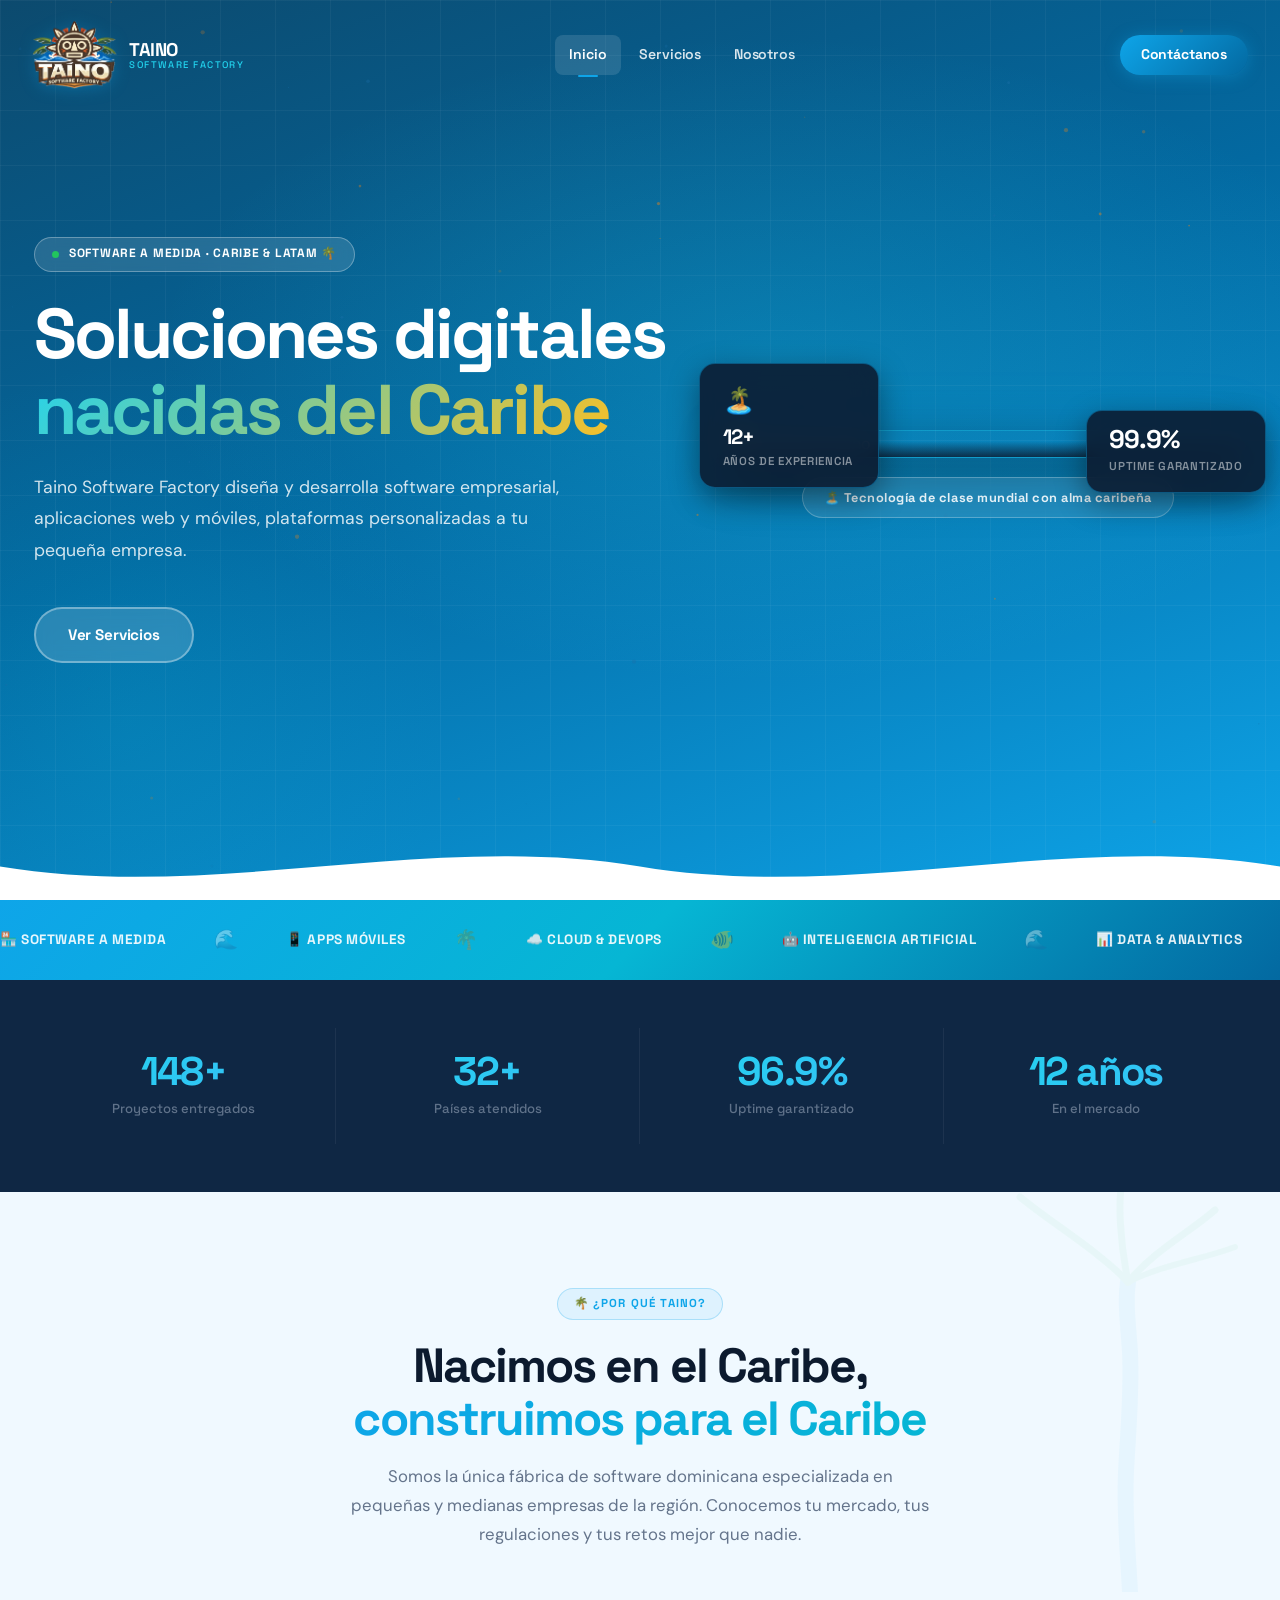
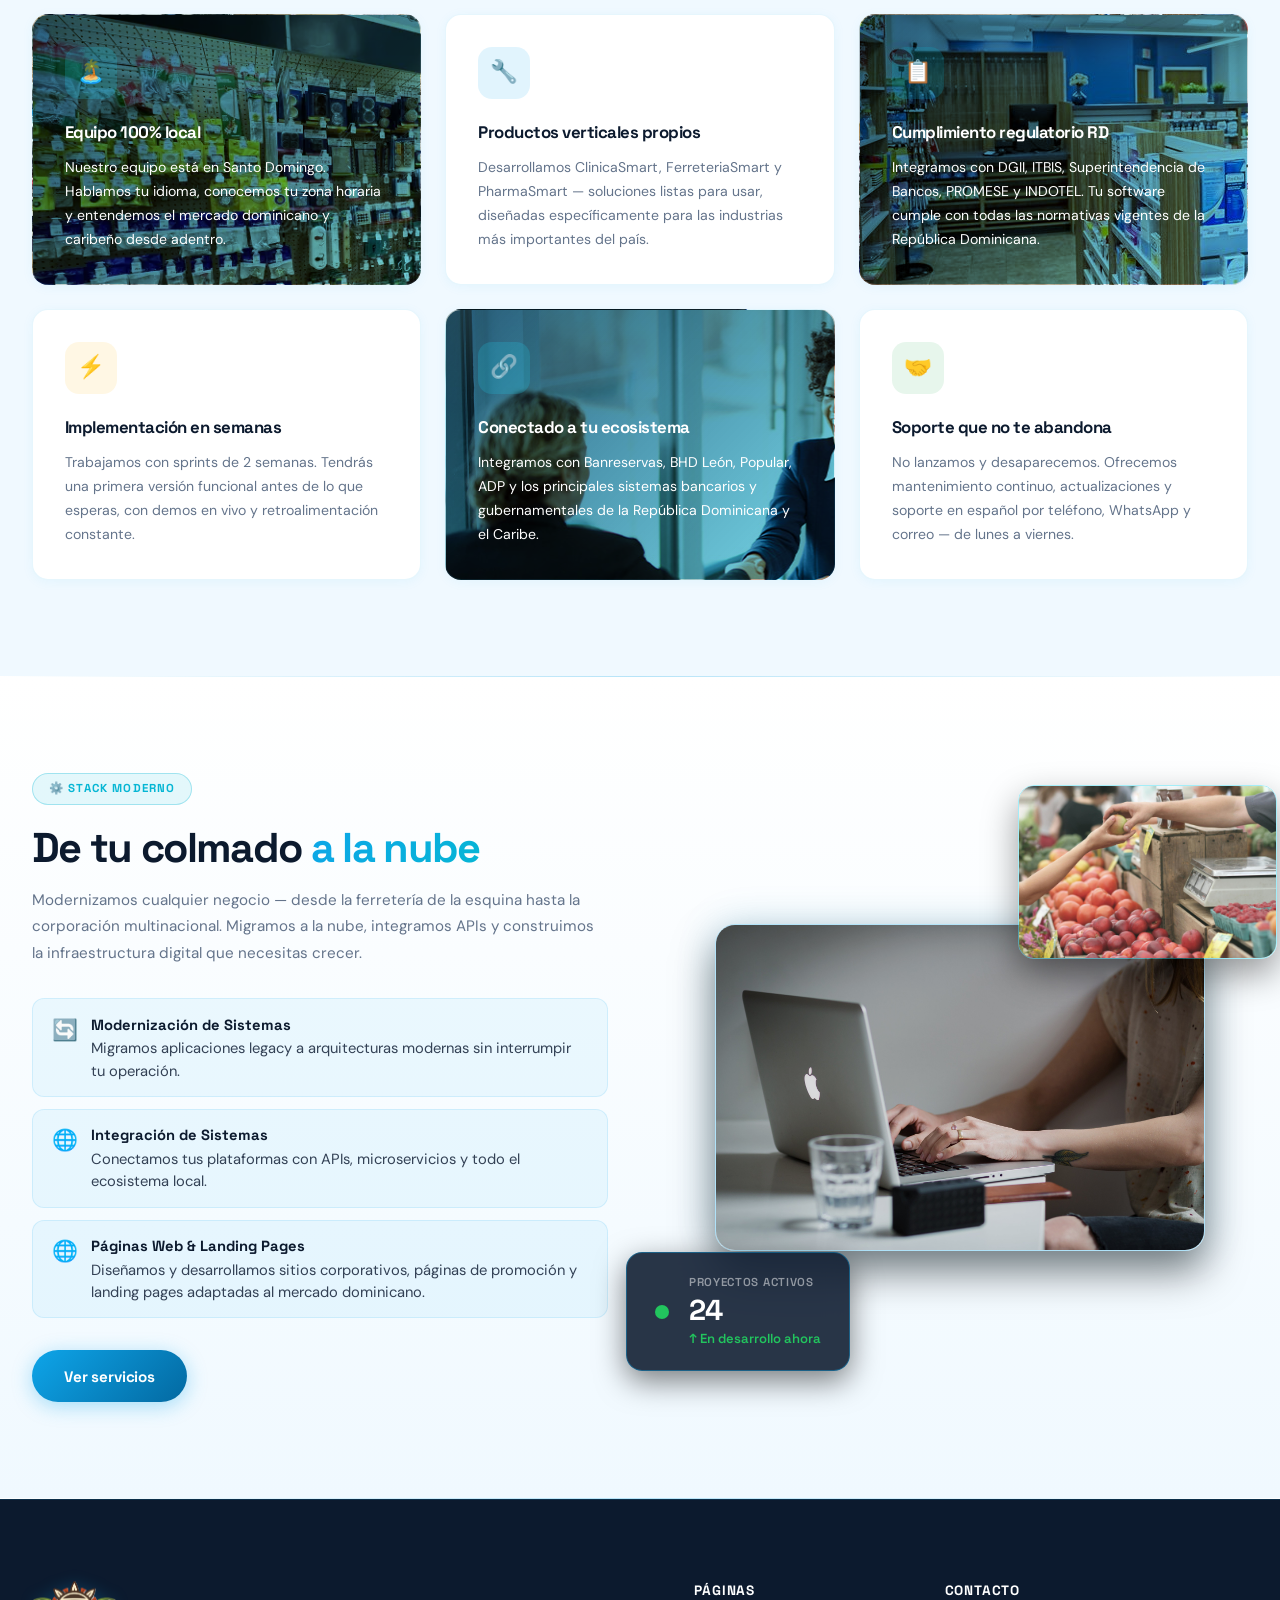
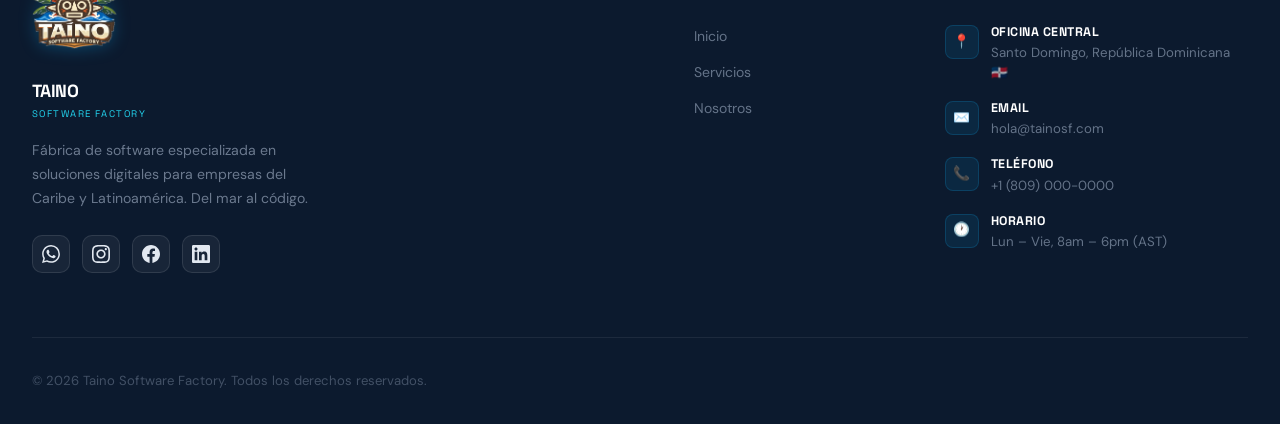
==== index.html @ a680e150 "Quitando palmeras svg" ====
<!DOCTYPE html>
<html lang="es">
<head>
  <meta charset="UTF-8"/>
  <meta name="viewport" content="width=device-width, initial-scale=1.0"/>
  <title>Taino Software Factory – Software a Medida para el Caribe & LATAM</title>
  <meta name="description" content="Taino Software Factory desarrolla soluciones de software empresarial, apps móviles y plataformas cloud para el Caribe y Latinoamérica."/>
  <link rel="icon" href="img/Logo_TainoSF.png">
  <link rel="stylesheet" href="css/styles.css"/>
 <link rel="stylesheet" href="css/index.css"/>
</head>
<body>

  <!-- NAVBAR -->
  <nav class="navbar navbar-dark-bg">
    <div class="nav-container">
      <a href="index.html" class="nav-brand">
        <img src="img/Logo_TainoSF.png" alt="" alt="Taino Software Factory" class="nav-logo"/>
        <div class="nav-brand-text">
          <span class="nav-brand-name">TAINO</span>
          <span class="nav-brand-sub">Software Factory</span>
        </div>
      </a>
      <div class="nav-links">
        <a href="index.html" class="active">Inicio</a>
        <a href="features.html">Servicios</a>
        <a href="about.html">Nosotros</a>
      </div>
      <div class="nav-cta">
        <a href="contacto.html" class="btn btn-nav-primary">Contáctanos</a>
      </div>
      <button class="nav-toggle" aria-label="Menú"><span></span><span></span><span></span></button>
    </div>
  </nav>

  <!-- ===================== HERO ===================== -->
  <section class="hero">
    <!-- Palm Tree Left -->
    

    <!-- Palm Tree Right -->


    <canvas id="particleCanvas"></canvas>
    <div class="hero-grid"></div>

    <!-- Wave bottom -->
    <div class="hero-wave">
      <svg viewBox="0 0 1440 80" xmlns="http://www.w3.org/2000/svg" preserveAspectRatio="none">
        <path d="M0,40 C240,80 480,0 720,40 C960,80 1200,0 1440,40 L1440,80 L0,80 Z" fill="#ffffff"/>
      </svg>
    </div>

    <div class="container">
      <div class="hero-inner">

        <!-- LEFT: copy -->
        <div class="hero-content">
          <div class="hero-badge reveal">
            <span class="dot"></span> Software a Medida · Caribe & LATAM 🌴
          </div>
          <h1 class="hero-title reveal delay-1">
            Soluciones digitales<br/>
            <span class="gradient-text">nacidas del Caribe</span>
          </h1>
          <p class="hero-desc reveal delay-2">
            Taino Software Factory diseña y desarrolla software empresarial, aplicaciones web y móviles, plataformas personalizadas a tu pequeña empresa. 
          </p>
          <div class="hero-actions reveal delay-3">
            <a href="features.html" class="btn btn-ghost-light">Ver Servicios</a>
          </div>
        </div>

        <!-- RIGHT: image + floating stats + tagline pill -->
        <div class="hero-visual reveal-left delay-3">
          <div class="hero-img-wrap">
            <img src="https://images.unsplash.com/photo-1551288049-bebda4e38f71?auto=format&fit=crop&q=80&w=800" alt="Dashboard Taino"/>
            <div class="hero-img-overlay"></div>
          </div>
          <div class="hero-float-stat float-1 reveal delay-5">
            <div class="stat-val" data-target="99.9" data-suffix="%" data-decimals="1">0</div>
            <div class="stat-lbl">Uptime Garantizado</div>
          </div>
          <div class="hero-float-stat float-2 reveal delay-6">
            <div style="font-size:1.6rem; margin-bottom:4px;">🏝️</div>
            <div class="stat-val" data-target="12" data-suffix="+" style="font-size:1.3rem;">0</div>
            <div class="stat-lbl">Años de experiencia</div>
          </div>
          <!-- ✅ Tagline pill below the image -->
          <div class="hero-visual-tagline reveal delay-6">
            <span>🏝️ Tecnología de clase mundial con alma caribeña</span>
          </div>
        </div>

      </div>
    </div>
  </section>

  <!-- ===================== COLMADO STRIP 🏪 ===================== -->
  <div class="colmado-strip">
    <div class="colmado-strip-inner">
      <span class="colmado-item">🏪 Software a Medida</span>
      <span class="colmado-divider">🌊</span>
      <span class="colmado-item">📱 Apps Móviles</span>
      <span class="colmado-divider">🌴</span>
      <span class="colmado-item">☁️ Cloud & DevOps</span>
      <span class="colmado-divider">🐠</span>
      <span class="colmado-item">🤖 Inteligencia Artificial</span>
      <span class="colmado-divider">🌊</span>
      <span class="colmado-item">📊 Data & Analytics</span>
      <span class="colmado-divider">🌴</span>
      <!-- Duplicate for seamless loop -->
      <span class="colmado-item">🏪 Software a Medida</span>
      <span class="colmado-divider">🌊</span>
      <span class="colmado-item">📱 Apps Móviles</span>
      <span class="colmado-divider">🌴</span>
      <span class="colmado-item">☁️ Cloud & DevOps</span>
      <span class="colmado-divider">🐠</span>
      <span class="colmado-item">🤖 Inteligencia Artificial</span>
      <span class="colmado-divider">🌊</span>
      <span class="colmado-item">📊 Data & Analytics</span>
      <span class="colmado-divider">🌴</span>
    </div>
  </div>

  <!-- ===================== STATS BAR ===================== -->
  <div class="stats-bar">
    <div class="container">
      <div class="stats-grid">
        <div class="stat-item reveal">
          <div class="stat-num" data-target="153" data-suffix="+">0</div>
          <div class="stat-label">Proyectos entregados</div>
        </div>
        <div class="stat-item reveal delay-1">
          <div class="stat-num" data-target="33" data-suffix="+">0</div>
          <div class="stat-label">Países atendidos</div>
        </div>
        <div class="stat-item reveal delay-2">
          <div class="stat-num" data-target="99.9" data-suffix="%" data-decimals="1">0</div>
          <div class="stat-label">Uptime garantizado</div>
        </div>
        <div class="stat-item reveal delay-3">
          <div class="stat-num" data-target="12" data-suffix=" años">0</div>
          <div class="stat-label">En el mercado</div>
        </div>
      </div>
    </div>
  </div>

  <!-- ===================== OVERVIEW ===================== -->
  <section class="section" style="background: var(--bg-sky); position:relative; overflow:hidden;">
    <svg style="position:absolute;top:0;right:0;opacity:0.04;pointer-events:none;z-index:0;" width="300" height="400" viewBox="0 0 300 400">
      <path d="M150 400 C148 360 144 320 146 280 C148 240 152 200 150 160 C148 130 145 110 148 90" stroke="#0ea5e9" stroke-width="16" stroke-linecap="round" fill="none"/>
      <path d="M148 90 C120 60 70 30 40 5" stroke="#22c55e" stroke-width="7" stroke-linecap="round" fill="none"/>
      <path d="M148 90 C140 50 138 10 142 -10" stroke="#22c55e" stroke-width="7" stroke-linecap="round" fill="none"/>
      <path d="M148 90 C175 58 210 40 235 18" stroke="#22c55e" stroke-width="7" stroke-linecap="round" fill="none"/>
      <path d="M148 90 C185 72 220 68 255 55" stroke="#22c55e" stroke-width="6" stroke-linecap="round" fill="none"/>
    </svg>
    <div class="container" style="position:relative;z-index:1;">
      <div class="text-center" style="margin-bottom:4rem;">
        <div class="section-tag reveal">🌴 ¿Por qué Taino?</div>
        <h2 class="section-title reveal delay-1">Nacimos en el Caribe,<br/><span class="highlight">construimos para el Caribe</span></h2>
        <p class="section-subtitle reveal delay-2">Somos la única fábrica de software dominicana especializada en pequeñas y medianas empresas de la región. Conocemos tu mercado, tus regulaciones y tus retos mejor que nadie.</p>
      </div>
      <div class="grid-3">

        <!-- 1 -->
        <div class="overview-card reveal has-bg bg-image" style="background-image: url('img/image (3).png');">
          <div class="bg-overlay-ocean"></div>
          <div class="content-over-img">
            <div class="overview-icon" style="background:rgba(34,211,238,0.2); color:var(--aqua);">🏝️</div>
            <h3>Equipo 100% local</h3>
            <p>Nuestro equipo está en Santo Domingo. Hablamos tu idioma, conocemos tu zona horaria y entendemos el mercado dominicano y caribeño desde adentro.</p>
          </div>
        </div>

        <!-- 2 -->
        <div class="overview-card reveal delay-2">
          <div class="overview-icon" style="background:rgba(14,165,233,0.12); color:var(--sky);">🔧</div>
          <h3>Productos verticales propios</h3>
          <p>Desarrollamos ClinicaSmart, FerreteriaSmart y PharmaSmart — soluciones listas para usar, diseñadas específicamente para las industrias más importantes del país.</p>
        </div>

        <!-- 3 -->
        <div class="overview-card reveal delay-4 has-bg bg-image" style="background-image: url('img/image (4).png');">
          <div class="bg-overlay-ocean"></div>
          <div class="content-over-img">
            <div class="overview-icon" style="background:rgba(6,182,212,0.2); color:var(--turquoise);">📋</div>
            <h3>Cumplimiento regulatorio RD</h3>
            <p>Integramos con DGII, ITBIS, Superintendencia de Bancos, PROMESE y INDOTEL. Tu software cumple con todas las normativas vigentes de la República Dominicana.</p>
          </div>
        </div>

        <!-- 4 -->
        <div class="overview-card reveal">
          <div class="overview-icon" style="background:rgba(251,191,36,0.12); color:var(--sun-warm);">⚡</div>
          <h3>Implementación en semanas</h3>
          <p>Trabajamos con sprints de 2 semanas. Tendrás una primera versión funcional antes de lo que esperas, con demos en vivo y retroalimentación constante.</p>
        </div>

        <!-- 5 -->
        <div class="overview-card reveal delay-2 has-bg bg-image" style="background-image: url('img/image (1).png');">
          <div class="bg-overlay-ocean"></div>
          <div class="content-over-img">
            <div class="overview-icon" style="background:rgba(34,211,238,0.2); color:var(--aqua);">🔗</div>
            <h3>Conectado a tu ecosistema</h3>
            <p>Integramos con Banreservas, BHD León, Popular, ADP y los principales sistemas bancarios y gubernamentales de la República Dominicana y el Caribe.</p>
          </div>
        </div>

        <!-- 6 -->
        <div class="overview-card reveal delay-4">
          <div class="overview-icon" style="background:rgba(22,163,74,0.1); color:var(--palm);">🤝</div>
          <h3>Soporte que no te abandona</h3>
          <p>No lanzamos y desaparecemos. Ofrecemos mantenimiento continuo, actualizaciones y soporte en español por teléfono, WhatsApp y correo — de lunes a viernes.</p>
        </div>

      </div>
    </div>
  </section>

  <div class="gradient-line"></div>

  <!-- ===================== TECH SECTION ===================== -->
  <section class="section" style="background: linear-gradient(180deg, #ffffff 0%, var(--bg-sky) 100%); position:relative; overflow:hidden;">
    <div class="container" style="position:relative;z-index:1;">
      <div class="grid-2 align-center" style="gap:4rem;">
        <div class="industry-content">
          <div class="section-tag reveal" style="background:rgba(6,182,212,0.1);border-color:rgba(6,182,212,0.3);color:var(--turquoise);">⚙️ Stack Moderno</div>
          <h2 class="section-title reveal delay-1" style="font-size:clamp(1.8rem,3.5vw,2.6rem);">De tu colmado <span class="highlight">a la nube</span></h2>
          <p class="section-subtitle reveal delay-2" style="margin-bottom:2rem; font-size:0.95rem;">Modernizamos cualquier negocio — desde la ferretería de la esquina hasta la corporación multinacional. Migramos a la nube, integramos APIs y construimos la infraestructura digital que necesitas crecer.</p>
          <ul class="industry-features reveal delay-3" style="color:var(--text-body);">
            <li style="background:rgba(14,165,233,0.06); border-color:rgba(14,165,233,0.12); color:var(--text-body);"><span class="icon">🔄</span><div><strong style="color:var(--text-dark);">Modernización de Sistemas</strong>Migramos aplicaciones legacy a arquitecturas modernas sin interrumpir tu operación.</div></li>
            <li style="background:rgba(14,165,233,0.06); border-color:rgba(14,165,233,0.12); color:var(--text-body);"><span class="icon">🌐</span><div><strong style="color:var(--text-dark);">Integración de Sistemas</strong>Conectamos tus plataformas con APIs, microservicios y todo el ecosistema local.</div></li>
<li style="background:rgba(14,165,233,0.06); border-color:rgba(14,165,233,0.12); color:var(--text-body);"><span class="icon">🌐</span><div><strong style="color:var(--text-dark);">Páginas Web & Landing Pages</strong>Diseñamos y desarrollamos sitios corporativos, páginas de promoción y landing pages adaptadas al mercado dominicano.</div></li>          </ul>
          <a href="features.html" class="btn btn-primary reveal delay-4" style="margin-top:2rem;">Ver servicios</a>
        </div>
        <div class="industry-visual reveal delay-2">
          <div class="industry-img-main">
            <img src="img/stocksnap-laptop.jpg" alt="Tecnología"/>
          </div>
          <div class="industry-img-float float-top">
            <img src="img/colmado.jpg" alt="Cloud"/>
          </div>
          <div class="industry-data-card float-bottom">
            <div class="data-pulse"></div>
            <div>
              <div class="data-title">Proyectos Activos</div>
              <div class="data-value">24</div>
              <div class="data-trend up">↑ En desarrollo ahora</div>
            </div>
          </div>
        </div>
      </div>
    </div>
  </section>

  <div class="gradient-line"></div>

  <!-- FOOTER -->
  <footer>
    <div class="container">
      <div class="footer-grid">
        <div class="footer-brand">
          <img src="img/Logo_TainoSF.png" alt="Taino Software Factory" class="nav-logo"/><br>
          <div class="footer-brand-name">TAINO</div>
          <div class="footer-brand-sub">Software Factory</div>
          <p>Fábrica de software especializada en soluciones digitales para empresas del Caribe y Latinoamérica. Del mar al código.</p>
          <div class="footer-socials">
            <a href="https://wa.me/18090000000" target="_blank" class="footer-social-btn wa" aria-label="WhatsApp">
              <svg viewBox="0 0 24 24" xmlns="http://www.w3.org/2000/svg"><path d="M17.472 14.382c-.297-.149-1.758-.867-2.03-.967-.273-.099-.471-.148-.67.15-.197.297-.767.966-.94 1.164-.173.199-.347.223-.644.075-.297-.15-1.255-.463-2.39-1.475-.883-.788-1.48-1.761-1.653-2.059-.173-.297-.018-.458.13-.606.134-.133.298-.347.446-.52.149-.174.198-.298.298-.497.099-.198.05-.371-.025-.52-.075-.149-.669-1.612-.916-2.207-.242-.579-.487-.5-.669-.51-.173-.008-.371-.01-.57-.01-.198 0-.52.074-.792.372-.272.297-1.04 1.016-1.04 2.479 0 1.462 1.065 2.875 1.213 3.074.149.198 2.096 3.2 5.077 4.487.709.306 1.262.489 1.694.625.712.227 1.36.195 1.871.118.571-.085 1.758-.719 2.006-1.413.248-.694.248-1.289.173-1.413-.074-.124-.272-.198-.57-.347m-5.421 7.403h-.004a9.87 9.87 0 01-5.031-1.378l-.361-.214-3.741.982.998-3.648-.235-.374a9.86 9.86 0 01-1.51-5.26c.001-5.45 4.436-9.884 9.888-9.884 2.64 0 5.122 1.03 6.988 2.898a9.825 9.825 0 012.893 6.994c-.003 5.45-4.437 9.884-9.885 9.884m8.413-18.297A11.815 11.815 0 0012.05 0C5.495 0 .16 5.335.157 11.892c0 2.096.547 4.142 1.588 5.945L.057 24l6.305-1.654a11.882 11.882 0 005.683 1.448h.005c6.554 0 11.89-5.335 11.893-11.893a11.821 11.821 0 00-3.48-8.413z"/></svg>
            </a>
            <a href="https://instagram.com/tainosf" target="_blank" class="footer-social-btn ig" aria-label="Instagram">
              <svg viewBox="0 0 24 24" xmlns="http://www.w3.org/2000/svg"><path d="M12 2.163c3.204 0 3.584.012 4.85.07 3.252.148 4.771 1.691 4.919 4.919.058 1.265.069 1.645.069 4.849 0 3.205-.012 3.584-.069 4.849-.149 3.225-1.664 4.771-4.919 4.919-1.266.058-1.644.07-4.85.07-3.204 0-3.584-.012-4.849-.07-3.26-.149-4.771-1.699-4.919-4.92-.058-1.265-.07-1.644-.07-4.849 0-3.204.013-3.583.07-4.849.149-3.227 1.664-4.771 4.919-4.919 1.266-.057 1.645-.069 4.849-.069zm0-2.163c-3.259 0-3.667.014-4.947.072-4.358.2-6.78 2.618-6.98 6.98-.059 1.281-.073 1.689-.073 4.948 0 3.259.014 3.668.072 4.948.2 4.358 2.618 6.78 6.98 6.98 1.281.058 1.689.072 4.948.072 3.259 0 3.668-.014 4.948-.072 4.354-.2 6.782-2.618 6.979-6.98.059-1.28.073-1.689.073-4.948 0-3.259-.014-3.667-.072-4.947-.196-4.354-2.617-6.78-6.979-6.98-1.281-.059-1.69-.073-4.949-.073zm0 5.838c-3.403 0-6.162 2.759-6.162 6.162s2.759 6.163 6.162 6.163 6.162-2.759 6.162-6.163c0-3.403-2.759-6.162-6.162-6.162zm0 10.162c-2.209 0-4-1.79-4-4 0-2.209 1.791-4 4-4s4 1.791 4 4c0 2.21-1.791 4-4 4zm6.406-11.845c-.796 0-1.441.645-1.441 1.44s.645 1.44 1.441 1.44c.795 0 1.439-.645 1.439-1.44s-.644-1.44-1.439-1.44z"/></svg>
            </a>
            <a href="https://facebook.com/tainosf" target="_blank" class="footer-social-btn fb" aria-label="Facebook">
              <svg viewBox="0 0 24 24" xmlns="http://www.w3.org/2000/svg"><path d="M24 12.073c0-6.627-5.373-12-12-12s-12 5.373-12 12c0 5.99 4.388 10.954 10.125 11.854v-8.385H7.078v-3.47h3.047V9.43c0-3.007 1.792-4.669 4.533-4.669 1.312 0 2.686.235 2.686.235v2.953H15.83c-1.491 0-1.956.925-1.956 1.874v2.25h3.328l-.532 3.47h-2.796v8.385C19.612 23.027 24 18.062 24 12.073z"/></svg>
            </a>
            <a href="https://linkedin.com/company/tainosf" target="_blank" class="footer-social-btn li" aria-label="LinkedIn">
              <svg viewBox="0 0 24 24" xmlns="http://www.w3.org/2000/svg"><path d="M20.447 20.452h-3.554v-5.569c0-1.328-.027-3.037-1.852-3.037-1.853 0-2.136 1.445-2.136 2.939v5.667H9.351V9h3.414v1.561h.046c.477-.9 1.637-1.85 3.37-1.85 3.601 0 4.267 2.37 4.267 5.455v6.286zM5.337 7.433c-1.144 0-2.063-.926-2.063-2.065 0-1.138.92-2.063 2.063-2.063 1.14 0 2.064.925 2.064 2.063 0 1.139-.925 2.065-2.064 2.065zm1.782 13.019H3.555V9h3.564v11.452zM22.225 0H1.771C.792 0 0 .774 0 1.729v20.542C0 23.227.792 24 1.771 24h20.451C23.2 24 24 23.227 24 22.271V1.729C24 .774 23.2 0 22.222 0h.003z"/></svg>
            </a>
          </div>
        </div>
        <div class="footer-col"></div>
        <div class="footer-col">
          <h4>Páginas</h4>
          <ul>
            <li><a href="index.html">Inicio</a></li>
            <li><a href="features.html">Servicios</a></li>
            <li><a href="about.html">Nosotros</a></li>
          </ul>
        </div>
        <div class="footer-col">
          <h4>Contacto</h4>
          <div class="footer-contact-item">
            <div class="footer-contact-icon">📍</div>
            <p><strong>Oficina Central</strong>Santo Domingo, República Dominicana 🇩🇴</p>
          </div>
          <div class="footer-contact-item">
            <div class="footer-contact-icon">✉️</div>
            <p><strong>Email</strong>hola@tainosf.com</p>
          </div>
          <div class="footer-contact-item">
            <div class="footer-contact-icon">📞</div>
            <p><strong>Teléfono</strong>+1 (809) 000-0000</p>
          </div>
          <div class="footer-contact-item">
            <div class="footer-contact-icon">🕐</div>
            <p><strong>Horario</strong>Lun – Vie, 8am – 6pm (AST)</p>
          </div>
        </div>
      </div>
      <div class="footer-bottom">
        <p>© 2026 Taino Software Factory. Todos los derechos reservados.</p>
      </div>
    </div>
  </footer>

  <script src="js/main.js"></script>
</body>
</html>
---- css/styles.css ----
/* =============================================
   TAINO SOFTWARE FACTORY – Caribbean Vibes
   Space Grotesk + Blues + Palms + Colmados 🌴
   ============================================= */

@import url('https://fonts.googleapis.com/css2?family=Space+Grotesk:wght@300;400;500;600;700;800;900&family=DM+Sans:ital,wght@0,300;0,400;0,500;0,600;0,700;1,400&display=swap');

:root {
  /* Caribbean Blue Palette */
  --sky:         #0ea5e9;
  --sky-light:   #38bdf8;
  --sky-pale:    #e0f2fe;
  --ocean:       #0369a1;
  --ocean-deep:  #0c4a6e;
  --turquoise:   #06b6d4;
  --teal:        #0891b2;
  --aqua:        #22d3ee;

  /* Island Accents */
  --sun:         #fbbf24;
  --sun-warm:    #f59e0b;
  --palm:        #16a34a;
  --palm-light:  #22c55e;
  --coral:       #f97316;
  --sand:        #fef3c7;
  --sand-light:  #fffbeb;

  /* Surfaces */
  --bg-white:    #ffffff;
  --bg-sky:      #f0f9ff;
  --bg-deep:     #0c1a2e;
  --bg-navy:     #0f2744;
  --bg-card:     #ffffff;
  --bg-card-dark:#112240;

  /* Text */
  --text-dark:   #0c1a2e;
  --text-mid:    #1e40af;
  --text-body:   #334155;
  --text-muted:  #64748b;
  --text-light:  #94a3b8;

  /* Borders */
  --border:      rgba(14,165,233,0.2);
  --border-soft: rgba(14,165,233,0.1);

  /* Effects */
  --glow-sky:    0 0 40px rgba(14,165,233,0.35);
  --glow-ocean:  0 0 40px rgba(3,105,161,0.3);
  --glow-sun:    0 0 30px rgba(251,191,36,0.4);

  --radius-sm:  8px;
  --radius-md:  16px;
  --radius-lg:  24px;
  --radius-xl:  40px;
  --transition: 0.3s cubic-bezier(0.4, 0, 0.2, 1);

  --font-head:  'Space Grotesk', sans-serif;
  --font-body:  'DM Sans', sans-serif;
}

/* ---- Reset ---- */
*, *::before, *::after { box-sizing: border-box; margin: 0; padding: 0; }
html { scroll-behavior: smooth; }
body {
  font-family: var(--font-body);
  background-color: var(--bg-white);
  color: var(--text-dark);
  line-height: 1.65;
  overflow-x: hidden;
}
img { max-width: 100%; display: block; }
a { text-decoration: none; color: inherit; }
ul { list-style: none; }

/* ---- Scrollbar ---- */
::-webkit-scrollbar { width: 6px; }
::-webkit-scrollbar-track { background: var(--bg-sky); }
::-webkit-scrollbar-thumb { background: var(--sky); border-radius: 3px; }
::-webkit-scrollbar-thumb:hover { background: var(--ocean); }

/* =============================================
   CARIBBEAN WAVE DECORATIONS (pure CSS/SVG)
   ============================================= */
.wave-top {
  position: absolute; top: 0; left: 0; right: 0;
  height: 6px;
  background: linear-gradient(90deg, var(--turquoise), var(--sky), var(--aqua), var(--sky), var(--turquoise));
  background-size: 200% 100%;
  animation: waveShimmer 3s ease infinite;
}
@keyframes waveShimmer { 0%,100% { background-position: 0% 50%; } 50% { background-position: 100% 50%; } }

.palm-decoration {
  position: absolute;
  pointer-events: none;
  z-index: 0;
  opacity: 0.07;
}

/* =============================================
   NAVBAR
   ============================================= */
.navbar {
  position: fixed; top: 0; left: 0; right: 0;
  z-index: 1000; padding: 1.25rem 0;
  transition: var(--transition);
}
.navbar.scrolled {
  padding: 0.65rem 0;
  background: rgba(255,255,255,0.95);
  backdrop-filter: blur(20px);
  -webkit-backdrop-filter: blur(20px);
  border-bottom: 1px solid var(--border-soft);
  box-shadow: 0 2px 24px rgba(14,165,233,0.1);
}
.nav-container {
  max-width: 1280px; margin: 0 auto; padding: 0 2rem;
  display: flex; align-items: center; justify-content: space-between;
}
.nav-brand { display: flex; align-items: center; gap: 0.75rem; }
.nav-logo { height: 70px; width: auto; transition: var(--transition); filter: drop-shadow(0 2px 8px rgba(14,165,233,0.3)); }
.nav-logo:hover { transform: scale(1.04); }
.nav-brand-text { display: flex; flex-direction: column; line-height: 1.1; }
.nav-brand-name {
  font-family: var(--font-head); font-weight: 800; font-size: 1.15rem;
  letter-spacing: -0.03em; color: var(--ocean-deep);
}
.nav-brand-sub {
  font-family: var(--font-head); font-weight: 500; font-size: 0.6rem;
  letter-spacing: 0.15em; text-transform: uppercase; color: var(--sky);
}

/* Dark-bg modifier */
.navbar.navbar-dark-bg:not(.scrolled) .nav-brand-name { color: #fff; }
.navbar.navbar-dark-bg:not(.scrolled) .nav-brand-sub { color: var(--aqua); }
.navbar.navbar-dark-bg:not(.scrolled) .nav-links a { color: rgba(255,255,255,0.85); }
.navbar.navbar-dark-bg:not(.scrolled) .nav-links a:hover,
.navbar.navbar-dark-bg:not(.scrolled) .nav-links a.active { color: #fff; background: rgba(255,255,255,0.12); }
.navbar.navbar-dark-bg:not(.scrolled) .nav-toggle span { background: #fff; }

.nav-links { display: flex; align-items: center; gap: 0.25rem; }
.nav-links a {
  font-family: var(--font-head); font-size: 0.88rem; font-weight: 600;
  color: var(--text-body); padding: 0.5rem 0.9rem;
  border-radius: var(--radius-sm); transition: var(--transition);
  letter-spacing: -0.01em; position: relative;
}
.nav-links a:hover, .nav-links a.active { color: var(--sky); background: rgba(14,165,233,0.08); }
.nav-links a.active::after {
  content: ''; position: absolute; bottom: -2px; left: 50%;
  transform: translateX(-50%); width: 20px; height: 2px;
  background: var(--sky); border-radius: 2px;
}

.nav-cta { display: flex; align-items: center; gap: 0.75rem; }
.btn-nav-demo {
  font-family: var(--font-head) !important; font-size: 0.875rem !important;
  font-weight: 600 !important; color: var(--sky) !important;
  border: 1.5px solid rgba(14,165,233,0.4) !important; background: transparent !important;
  padding: 0.5rem 1.2rem !important; border-radius: 50px !important;
  transition: var(--transition) !important; letter-spacing: -0.01em !important;
}
.btn-nav-demo:hover { background: rgba(14,165,233,0.08) !important; border-color: var(--sky) !important; }
.navbar.navbar-dark-bg:not(.scrolled) .btn-nav-demo { color: var(--aqua) !important; border-color: rgba(34,211,238,0.5) !important; }
.btn-nav-primary {
  font-family: var(--font-head) !important; font-size: 0.875rem !important;
  font-weight: 700 !important; color: #fff !important;
  background: linear-gradient(135deg, var(--sky), var(--ocean)) !important;
  padding: 0.5rem 1.3rem !important; border-radius: 50px !important;
  transition: var(--transition) !important; box-shadow: 0 2px 16px rgba(14,165,233,0.35) !important;
  letter-spacing: -0.01em !important;
}
.btn-nav-primary:hover { transform: translateY(-1px); box-shadow: 0 4px 28px rgba(14,165,233,0.5) !important; }

.nav-toggle { display: none; flex-direction: column; gap: 5px; cursor: pointer; padding: 6px; background: none; border: none; }
.nav-toggle span { display: block; width: 24px; height: 2px; background: var(--text-dark); border-radius: 2px; transition: var(--transition); }
.nav-toggle.open span:nth-child(1) { transform: translateY(7px) rotate(45deg); }
.nav-toggle.open span:nth-child(2) { opacity: 0; }
.nav-toggle.open span:nth-child(3) { transform: translateY(-7px) rotate(-45deg); }

/* =============================================
   SHARED SECTION STYLES
   ============================================= */
.section { padding: 6rem 0; }
.container { max-width: 1280px; margin: 0 auto; padding: 0 2rem; }

.section-tag {
  display: inline-flex; align-items: center; gap: 0.5rem;
  font-family: var(--font-head); font-size: 0.72rem; font-weight: 700;
  letter-spacing: 0.1em; text-transform: uppercase;
  color: var(--sky); background: rgba(14,165,233,0.08);
  border: 1px solid rgba(14,165,233,0.25); border-radius: 50px;
  padding: 0.35rem 1rem; margin-bottom: 1.25rem;
}
.section-title {
  font-family: var(--font-head); font-size: clamp(2rem, 4vw, 3rem);
  font-weight: 800; line-height: 1.1; letter-spacing: -0.04em;
  color: var(--text-dark); margin-bottom: 1rem;
}
.section-title .highlight {
  background: linear-gradient(135deg, var(--sky), var(--turquoise));
  -webkit-background-clip: text; -webkit-text-fill-color: transparent; background-clip: text;
}
.section-title .highlight-sun {
  background: linear-gradient(135deg, var(--sun), var(--coral));
  -webkit-background-clip: text; -webkit-text-fill-color: transparent; background-clip: text;
}
.section-subtitle { font-size: 1.05rem; color: var(--text-muted); max-width: 580px; line-height: 1.75; }
.text-center { text-align: center; }
.text-center .section-subtitle { margin: 0 auto; }

/* on dark bg */
.on-dark .section-tag { background: rgba(34,211,238,0.12); border-color: rgba(34,211,238,0.3); color: var(--aqua); }
.on-dark .section-title { color: #fff; }
.on-dark .section-title .highlight { background: linear-gradient(135deg, var(--aqua), var(--sky-light)); -webkit-background-clip: text; -webkit-text-fill-color: transparent; background-clip: text; }
.on-dark .section-subtitle { color: rgba(255,255,255,0.6); }

/* =============================================
   BUTTONS
   ============================================= */
.btn {
  display: inline-flex; align-items: center; gap: 0.5rem;
  font-family: var(--font-head); font-weight: 700; font-size: 0.95rem;
  padding: 0.85rem 2rem; border-radius: 50px;
  transition: var(--transition); cursor: pointer;
  border: none; outline: none; white-space: nowrap; letter-spacing: -0.01em;
}
.btn-primary { background: linear-gradient(135deg, var(--sky), var(--ocean)); color: #fff; box-shadow: 0 4px 20px rgba(14,165,233,0.35); }
.btn-primary:hover { transform: translateY(-2px); box-shadow: 0 8px 32px rgba(14,165,233,0.5); }
.btn-outline { background: transparent; color: var(--sky); border: 2px solid rgba(14,165,233,0.4); }
.btn-outline:hover { background: rgba(14,165,233,0.08); border-color: var(--sky); transform: translateY(-2px); }
.btn-sun { background: linear-gradient(135deg, var(--sun), var(--coral)); color: #fff; box-shadow: 0 4px 20px rgba(251,191,36,0.35); }
.btn-sun:hover { transform: translateY(-2px); box-shadow: 0 8px 32px rgba(251,191,36,0.5); }
.btn-ghost-light { background: rgba(255,255,255,0.15); color: #fff; border: 2px solid rgba(255,255,255,0.35); backdrop-filter: blur(8px); }
.btn-ghost-light:hover { background: rgba(255,255,255,0.25); transform: translateY(-2px); }

/* =============================================
   BG / OVERLAY HELPERS
   ============================================= */
.bg-image { background-size: cover; background-position: center; background-repeat: no-repeat; }
.has-bg { position: relative; overflow: hidden; }
.bg-overlay { position: absolute; inset: 0; background: linear-gradient(to top, rgba(12,26,46,0.9) 0%, rgba(12,26,46,0.4) 100%); pointer-events: none; z-index: 0; }
.bg-overlay-dark { position: absolute; inset: 0; background: linear-gradient(135deg, rgba(12,26,46,0.92) 0%, rgba(3,105,161,0.6) 100%); pointer-events: none; z-index: 0; }
.bg-overlay-ocean { position: absolute; inset: 0; background: linear-gradient(135deg, rgba(12,74,110,0.88), rgba(6,182,212,0.55)); mix-blend-mode: multiply; pointer-events: none; z-index: 0; }
.content-over-img { position: relative; z-index: 1; }

/* =============================================
   PAGE HERO (inner pages)
   ============================================= */
.page-hero { padding: 10rem 0 5rem; position: relative; overflow: hidden; background: var(--bg-sky); }
.page-hero.has-bg { color: #fff; }
.page-hero.has-bg .section-title { color: #fff; }
.page-hero.has-bg .section-subtitle { color: rgba(255,255,255,0.8); }
.page-hero.has-bg .section-tag { background: rgba(34,211,238,0.15); border-color: rgba(34,211,238,0.4); color: var(--aqua); }
.page-hero-grid {
  position: absolute; inset: 0;
  background-image: linear-gradient(rgba(14,165,233,0.07) 1px, transparent 1px), linear-gradient(90deg, rgba(14,165,233,0.07) 1px, transparent 1px);
  background-size: 55px 55px;
  mask-image: linear-gradient(to bottom, transparent, rgba(0,0,0,0.4) 30%, rgba(0,0,0,0.4) 70%, transparent);
}

/* =============================================
   STAT PILLS
   ============================================= */
.stat-pill {
  display: inline-flex; align-items: center; gap: 0.4rem;
  background: rgba(14,165,233,0.1); border: 1px solid rgba(14,165,233,0.25);
  border-radius: 50px; padding: 0.3rem 0.8rem;
  font-family: var(--font-head); font-size: 0.78rem; font-weight: 700;
  color: var(--sky); letter-spacing: -0.01em;
}
.dot { width: 7px; height: 7px; border-radius: 50%; background: var(--palm-light); animation: pulse 2s infinite; }
@keyframes pulse { 0%,100% { opacity:1; transform:scale(1); } 50% { opacity:.6; transform:scale(1.4); } }

/* =============================================
   GRIDS
   ============================================= */
.grid-2 { display: grid; grid-template-columns: repeat(2, 1fr); gap: 1.5rem; }
.grid-3 { display: grid; grid-template-columns: repeat(3, 1fr); gap: 1.5rem; }
.grid-4 { display: grid; grid-template-columns: repeat(4, 1fr); gap: 1.5rem; }
.align-center { align-items: center; }

.gradient-line { height: 1px; background: linear-gradient(90deg, transparent, rgba(14,165,233,0.3), transparent); }

/* =============================================
   INDUSTRY SECTION
   ============================================= */
.relative { position: relative; }
.z-10 { z-index: 10; }
.industry-bg { position: absolute; inset: 0; background: radial-gradient(ellipse 60% 60% at 75% 50%, rgba(14,165,233,0.08) 0%, transparent 60%); pointer-events: none; }
.industry-features { list-style: none; display: flex; flex-direction: column; gap: 0.75rem; }
.industry-features li {
  display: flex; align-items: flex-start; gap: 0.8rem;
  color: rgba(255,255,255,0.8); font-size: 0.92rem; line-height: 1.5;
  background: rgba(255,255,255,0.04); padding: 0.9rem 1.2rem;
  border-radius: 12px; border: 1px solid rgba(255,255,255,0.06);
  transition: var(--transition);
}
.industry-features li:hover { background: rgba(14,165,233,0.12); border-color: rgba(14,165,233,0.3); transform: translateX(5px); }
.industry-features .icon { font-size: 1.3rem; flex-shrink: 0; }
.industry-features strong { color: #fff; display: block; margin-bottom: 0.1rem; font-family: var(--font-head); font-weight: 700; }
.industry-visual { position: relative; height: 100%; min-height: 450px; display: flex; align-items: center; justify-content: center; }
.industry-img-main { position: relative; width: 85%; border-radius: 20px; overflow: hidden; border: 1px solid rgba(14,165,233,0.3); box-shadow: 0 20px 40px rgba(0,0,0,0.5), 0 0 40px rgba(14,165,233,0.15); z-index: 2; }
.industry-img-main img { width: 100%; display: block; filter: brightness(0.85) contrast(1.1); transition: filter 0.5s; }
.industry-img-main:hover img { filter: brightness(1); }
.industry-img-float { position: absolute; width: 45%; border-radius: 16px; overflow: hidden; border: 1px solid rgba(34,211,238,0.4); box-shadow: 0 15px 35px rgba(0,0,0,0.4); z-index: 3; }
.industry-img-float.float-top { top: 2%; right: -5%; }
.industry-img-float img { width: 100%; display: block; }
.industry-data-card { position: absolute; z-index: 4; background: rgba(12,26,46,0.88); backdrop-filter: blur(12px); border: 1px solid rgba(14,165,233,0.4); border-radius: 16px; padding: 1.25rem 1.75rem; display: flex; align-items: center; gap: 1.25rem; box-shadow: 0 10px 30px rgba(0,0,0,0.5); }
.industry-data-card.float-bottom { bottom: 5%; left: -8%; }
.data-pulse { width: 14px; height: 14px; border-radius: 50%; background: var(--palm-light); box-shadow: 0 0 0 0 rgba(34,197,94,0.7); animation: pulse-green 2s infinite; flex-shrink: 0; }
@keyframes pulse-green { 0% { box-shadow: 0 0 0 0 rgba(34,197,94,0.7); } 70% { box-shadow: 0 0 0 10px rgba(34,197,94,0); } 100% { box-shadow: 0 0 0 0 rgba(34,197,94,0); } }
.data-title { font-size: 0.72rem; color: rgba(255,255,255,0.5); text-transform: uppercase; letter-spacing: 0.06em; font-weight: 600; margin-bottom: 0.2rem; font-family: var(--font-head); }
.data-value { font-family: var(--font-head); font-size: 1.8rem; font-weight: 800; color: #fff; line-height: 1; margin-bottom: 0.25rem; letter-spacing: -0.04em; }
.data-trend { font-size: 0.82rem; font-weight: 600; font-family: var(--font-head); }
.data-trend.up { color: var(--palm-light); }

/* =============================================
   TABS (features page)
   ============================================= */
.tabs-nav { display: flex; gap: 0.5rem; flex-wrap: wrap; margin-bottom: 2.5rem; border-bottom: 1px solid var(--border-soft); padding-bottom: 1rem; }
.tab-btn { font-family: var(--font-head); font-size: 0.88rem; font-weight: 600; padding: 0.55rem 1.2rem; border-radius: 50px; border: 1px solid var(--border-soft); background: transparent; color: var(--text-muted); cursor: pointer; transition: var(--transition); letter-spacing: -0.01em; }
.tab-btn:hover { color: var(--text-dark); border-color: var(--border); }
.tab-btn.active { background: linear-gradient(135deg, var(--sky), var(--ocean)); color: #fff; border-color: transparent; box-shadow: 0 0 20px rgba(14,165,233,0.3); }
.tab-panel { display: none; }
.tab-panel.active { display: block; }
.module-panel { display: grid; grid-template-columns: 1fr 1fr; gap: 3rem; align-items: center; }
.module-info h3 { font-family: var(--font-head); font-size: 1.75rem; font-weight: 800; margin-bottom: 1rem; letter-spacing: -0.04em; color: var(--text-dark); }
.module-info p { color: var(--text-muted); line-height: 1.75; margin-bottom: 1.5rem; }
.feature-list { list-style: none; display: flex; flex-direction: column; gap: 0.75rem; }
.feature-list li { display: flex; align-items: flex-start; gap: 0.75rem; font-size: 0.9rem; color: var(--text-body); }
.feature-list li::before { content: '✓'; display: flex; align-items: center; justify-content: center; width: 20px; height: 20px; background: rgba(22,163,74,0.12); color: var(--palm); border-radius: 50%; font-size: 0.65rem; font-weight: 700; flex-shrink: 0; margin-top: 1px; }
.module-visual { border: 1px solid var(--border-soft); border-radius: var(--radius-lg); min-height: 320px; display: flex; align-items: center; justify-content: center; position: relative; overflow: hidden; }
.module-visual-icon { font-size: 5rem; filter: drop-shadow(0 0 30px rgba(14,165,233,0.4)); }

/* =============================================
   FAQ
   ============================================= */
.faq-list { max-width: 760px; margin: 0 auto; }
.faq-item { border: 1px solid var(--border-soft); border-radius: var(--radius-md); overflow: hidden; margin-bottom: 0.75rem; transition: var(--transition); }
.faq-item.open { border-color: var(--border); }
.faq-question { width: 100%; background: var(--bg-card); border: none; padding: 1.25rem 1.5rem; display: flex; align-items: center; justify-content: space-between; font-family: var(--font-head); font-size: 0.93rem; font-weight: 600; color: var(--text-dark); cursor: pointer; transition: var(--transition); text-align: left; letter-spacing: -0.01em; }
.faq-question:hover { background: var(--bg-sky); }
.faq-arrow { transition: transform 0.3s ease; font-size: 1.1rem; color: var(--sky); }
.faq-item.open .faq-arrow { transform: rotate(180deg); }
.faq-answer { background: var(--bg-card); max-height: 0; overflow: hidden; transition: max-height 0.4s ease; }
.faq-item.open .faq-answer { max-height: 300px; }
.faq-answer p { font-size: 0.88rem; color: var(--text-muted); line-height: 1.75; padding: 0 1.5rem 1.25rem; }

/* =============================================
   INDUSTRY CARDS (solutions page)
   ============================================= */
.industry-grid { display: grid; grid-template-columns: repeat(2, 1fr); gap: 1.5rem; }
.industry-card { background: var(--bg-card); border: 1px solid var(--border-soft); border-radius: var(--radius-lg); padding: 2.5rem; display: grid; grid-template-columns: auto 1fr; gap: 2rem; align-items: start; transition: var(--transition); cursor: pointer; position: relative; overflow: hidden; }
.industry-card::before { content: ''; position: absolute; top: 0; left: 0; width: 3px; height: 100%; background: linear-gradient(to bottom, var(--sky), var(--turquoise)); opacity: 0; transition: var(--transition); }
.industry-card:hover::before { opacity: 1; }
.industry-card:hover { border-color: var(--border); transform: translateY(-4px); box-shadow: 0 12px 40px rgba(14,165,233,0.12), var(--glow-sky); }
.industry-icon-box { width: 64px; height: 64px; border-radius: var(--radius-sm); display: flex; align-items: center; justify-content: center; font-size: 1.8rem; flex-shrink: 0; }
.industry-info h3 { font-family: var(--font-head); font-size: 1.15rem; font-weight: 700; margin-bottom: 0.6rem; letter-spacing: -0.02em; color: var(--text-dark); }
.industry-card.has-bg .industry-info h3 { color: #fff; }
.industry-info p { font-size: 0.88rem; color: var(--text-muted); line-height: 1.7; margin-bottom: 1rem; }
.industry-card.has-bg .industry-info p { color: rgba(255,255,255,0.75); }
.industry-tags { display: flex; flex-wrap: wrap; gap: 0.5rem; }
.industry-tag { font-size: 0.72rem; font-weight: 700; padding: 0.25rem 0.65rem; background: rgba(14,165,233,0.08); border: 1px solid rgba(14,165,233,0.2); color: var(--sky); border-radius: 50px; font-family: var(--font-head); letter-spacing: -0.01em; }
.industry-card.has-bg .industry-tag { border-color: rgba(255,255,255,0.3); color: #fff; background: rgba(255,255,255,0.1); }

/* Use case */
.usecase-grid { display: grid; grid-template-columns: 1fr 1fr; gap: 3rem; align-items: center; }
.usecase-visual { border-radius: var(--radius-lg); overflow: hidden; position: relative; min-height: 400px; }
.usecase-metrics { display: grid; grid-template-columns: repeat(2, 1fr); gap: 1rem; margin-top: 1.5rem; }
.usecase-metric { background: rgba(255,255,255,0.08); border: 1px solid rgba(255,255,255,0.15); border-radius: var(--radius-sm); padding: 1rem; }
.usecase-metric-val { font-family: var(--font-head); font-size: 1.6rem; font-weight: 800; color: var(--aqua); line-height: 1; letter-spacing: -0.04em; }
.usecase-metric-lbl { font-size: 0.75rem; color: rgba(255,255,255,0.5); margin-top: 0.2rem; font-family: var(--font-head); }
.usecase-info h3 { font-family: var(--font-head); font-size: 1.6rem; font-weight: 800; margin-bottom: 1rem; letter-spacing: -0.04em; color: #fff; }
.usecase-info p { color: rgba(255,255,255,0.65); line-height: 1.75; margin-bottom: 1.25rem; font-size: 0.95rem; }

/* =============================================
   SPEC GRID
   ============================================= */
.spec-grid { display: grid; grid-template-columns: repeat(3, 1fr); gap: 1.25rem; }
.spec-card { background: var(--bg-card); border: 1px solid var(--border-soft); border-radius: var(--radius-md); padding: 1.75rem; transition: var(--transition); }
.spec-card:hover { border-color: var(--border); transform: translateY(-3px); }
.spec-card .spec-icon { font-size: 1.75rem; margin-bottom: 0.75rem; }
.spec-card h4 { font-family: var(--font-head); font-weight: 700; font-size: 0.95rem; margin-bottom: 0.5rem; color: var(--text-dark); letter-spacing: -0.02em; }
.spec-card p { font-size: 0.85rem; color: var(--text-muted); line-height: 1.6; }
.integrations-strip { display: grid; grid-template-columns: repeat(6, 1fr); gap: 1rem; margin-top: 3rem; }
.integration-card { background: var(--bg-card); border: 1px solid var(--border-soft); border-radius: var(--radius-sm); padding: 1.25rem; display: flex; align-items: center; justify-content: center; font-family: var(--font-head); font-weight: 700; font-size: 0.75rem; color: var(--text-muted); letter-spacing: 0.04em; transition: var(--transition); }
.integration-card:hover { border-color: var(--sky); color: var(--sky); transform: translateY(-2px); }

/* =============================================
   ABOUT PAGE
   ============================================= */
.mission-grid { display: grid; grid-template-columns: 1fr 1fr; gap: 4rem; align-items: center; }
.mission-text h2 { font-family: var(--font-head); font-size: clamp(1.8rem, 3.5vw, 2.6rem); font-weight: 800; letter-spacing: -0.04em; margin-bottom: 1.25rem; color: var(--text-dark); }
.mission-text p { color: var(--text-muted); font-size: 0.95rem; line-height: 1.8; margin-bottom: 1rem; }
.mission-visual { border-radius: var(--radius-lg); overflow: hidden; position: relative; min-height: 420px; }
.mv-item { display: flex; gap: 1rem; align-items: flex-start; margin-bottom: 1.5rem; }
.mv-icon { width: 44px; height: 44px; border-radius: 12px; display: flex; align-items: center; justify-content: center; font-size: 1.2rem; flex-shrink: 0; }
.mv-item h4 { font-family: var(--font-head); font-weight: 700; font-size: 0.95rem; margin-bottom: 0.25rem; color: #fff; letter-spacing: -0.02em; }
.mv-item p { font-size: 0.85rem; color: rgba(255,255,255,0.65); line-height: 1.65; }
.timeline { position: relative; padding-left: 2rem; }
.timeline::before { content: ''; position: absolute; left: 0; top: 0; bottom: 0; width: 2px; background: linear-gradient(to bottom, var(--sky), var(--turquoise), transparent); }
.timeline-item { position: relative; padding-bottom: 3rem; padding-left: 2rem; }
.timeline-item::before { content: ''; position: absolute; left: -2.5rem; top: 4px; width: 12px; height: 12px; border-radius: 50%; background: var(--sky); box-shadow: 0 0 12px rgba(14,165,233,0.5); border: 2px solid var(--bg-white); }
.timeline-year { font-family: var(--font-head); font-size: 0.78rem; font-weight: 700; color: var(--sky); letter-spacing: 0.1em; text-transform: uppercase; margin-bottom: 0.4rem; }
.timeline-item h4 { font-family: var(--font-head); font-size: 1rem; font-weight: 700; margin-bottom: 0.4rem; color: var(--text-dark); letter-spacing: -0.02em; }
.timeline-item p { font-size: 0.87rem; color: var(--text-muted); line-height: 1.65; }
.values-grid { display: grid; grid-template-columns: repeat(3, 1fr); gap: 1.25rem; }
.value-card { background: var(--bg-card); border: 1px solid var(--border-soft); border-radius: var(--radius-md); padding: 2rem; text-align: center; transition: var(--transition); }
.value-card:hover { border-color: var(--border); transform: translateY(-4px); box-shadow: 0 20px 50px rgba(14,165,233,0.1), var(--glow-sky); }
.value-icon { font-size: 2.5rem; margin-bottom: 1rem; }
.value-card h3 { font-family: var(--font-head); font-size: 1rem; font-weight: 700; margin-bottom: 0.6rem; color: var(--text-dark); letter-spacing: -0.02em; }
.value-card p { font-size: 0.87rem; color: var(--text-muted); line-height: 1.65; }
.team-grid { display: grid; grid-template-columns: repeat(4, 1fr); gap: 1.5rem; }
.team-card { background: var(--bg-card); border: 1px solid var(--border-soft); border-radius: var(--radius-md); padding: 2rem 1.5rem; text-align: center; transition: var(--transition); }
.team-card:hover { border-color: var(--border); transform: translateY(-5px); box-shadow: 0 12px 40px rgba(14,165,233,0.1), var(--glow-sky); }
.team-avatar { width: 72px; height: 72px; border-radius: 50%; margin: 0 auto 1rem; display: flex; align-items: center; justify-content: center; font-family: var(--font-head); font-size: 1.3rem; font-weight: 800; color: #fff; border: 2px solid rgba(14,165,233,0.3); }
.team-name { font-family: var(--font-head); font-size: 0.95rem; font-weight: 700; margin-bottom: 0.25rem; color: var(--text-dark); letter-spacing: -0.02em; }
.team-role { font-size: 0.78rem; color: var(--sky); margin-bottom: 0.75rem; font-family: var(--font-head); font-weight: 600; }
.team-bio { font-size: 0.82rem; color: var(--text-muted); line-height: 1.6; }
.partners-strip { display: flex; flex-wrap: wrap; gap: 1rem; justify-content: center; align-items: center; }
.partner-badge { background: var(--bg-card); border: 1px solid var(--border-soft); border-radius: 12px; padding: 0.75rem 1.5rem; font-family: var(--font-head); font-size: 0.8rem; font-weight: 700; color: var(--text-muted); letter-spacing: 0.04em; transition: var(--transition); }
.partner-badge:hover { border-color: var(--sky); color: var(--sky); }

/* =============================================
   FOOTER
   ============================================= */
footer {
  background-color: var(--bg-deep);
  border-top: 1px solid rgba(14,165,233,0.15);
  padding: 5rem 0 2rem; color: #e2e8f0;
  position: relative; overflow: hidden;
}
footer::before {
  content: '';
  position: absolute; inset: 0;
  pointer-events: none;
}
.footer-grid { display: grid; grid-template-columns: 1.8fr 1fr 1fr 1.5fr; gap: 3rem; margin-bottom: 4rem; position: relative; z-index: 1; }
.footer-brand p { color: rgba(148,163,184,0.7); font-size: 0.88rem; line-height: 1.7; margin: 1rem 0 1.5rem; max-width: 280px; }
.footer-logo { height: 52px; width: auto; margin-bottom: 0.5rem; filter: brightness(0) invert(1) opacity(0.85); }
.footer-brand-name { font-family: var(--font-head); font-weight: 800; font-size: 1.1rem; letter-spacing: -0.03em; color: #fff; margin-bottom: 0.1rem; }
.footer-brand-sub { font-family: var(--font-head); font-size: 0.6rem; letter-spacing: 0.15em; text-transform: uppercase; color: var(--aqua); }

.footer-socials { display: flex; gap: 0.75rem; margin-top: 1rem; flex-wrap: wrap; }
.footer-social-btn {
  width: 38px; height: 38px;
  border-radius: 10px;
  background: rgba(255,255,255,0.05);
  border: 1px solid rgba(255,255,255,0.1);
  display: flex; align-items: center; justify-content: center;
  transition: var(--transition); cursor: pointer;
  color: #e2e8f0;
  text-decoration: none;
}
.footer-social-btn:hover { border-color: var(--sky); background: rgba(14,165,233,0.15); transform: translateY(-2px); }
.footer-social-btn svg { width: 18px; height: 18px; fill: currentColor; }

/* individual hover accent colors */
.footer-social-btn.fb:hover  { border-color: #1877f2; background: rgba(24,119,242,0.15); color: #1877f2; }
.footer-social-btn.ig:hover  { border-color: #e1306c; background: rgba(225,48,108,0.15); color: #e1306c; }
.footer-social-btn.wa:hover  { border-color: #25d366; background: rgba(37,211,102,0.15); color: #25d366; }
.footer-social-btn.li:hover  { border-color: #0a66c2; background: rgba(10,102,194,0.15); color: #0a66c2; }

.footer-col h4 { font-family: var(--font-head); font-weight: 700; font-size: 0.85rem; color: #fff; margin-bottom: 1.25rem; letter-spacing: 0.06em; text-transform: uppercase; }
.footer-col ul li { margin-bottom: 0.6rem; }
.footer-col ul li a { font-size: 0.875rem; color: rgba(148,163,184,0.65); transition: var(--transition); }
.footer-col ul li a:hover { color: var(--sky); padding-left: 4px; }
.footer-contact-item { display: flex; align-items: flex-start; gap: 0.75rem; margin-bottom: 1rem; }
.footer-contact-icon { width: 34px; height: 34px; border-radius: 8px; background: rgba(14,165,233,0.1); border: 1px solid rgba(14,165,233,0.2); display: flex; align-items: center; justify-content: center; font-size: 0.85rem; flex-shrink: 0; margin-top: 2px; }
.footer-contact-item p { font-size: 0.83rem; color: rgba(148,163,184,0.65); line-height: 1.5; }
.footer-contact-item strong { display: block; font-size: 0.78rem; font-weight: 700; color: #fff; margin-bottom: 0.1rem; font-family: var(--font-head); letter-spacing: 0.04em; text-transform: uppercase; }
.footer-bottom { border-top: 1px solid rgba(255,255,255,0.07); padding-top: 2rem; display: flex; align-items: center; justify-content: space-between; flex-wrap: wrap; gap: 1rem; position: relative; z-index: 1; }
.footer-bottom p { font-size: 0.82rem; color: rgba(148,163,184,0.4); }
.footer-bottom-links { display: flex; gap: 1.5rem; }
.footer-bottom-links a { font-size: 0.82rem; color: rgba(148,163,184,0.4); transition: var(--transition); }
.footer-bottom-links a:hover { color: var(--sky); }

/* =============================================
   ANIMATIONS
   ============================================= */
.reveal { opacity: 0; transform: translateY(28px); transition: opacity 0.65s ease, transform 0.65s ease; }
.reveal.visible { opacity: 1; transform: translateY(0); }
.reveal-left { opacity: 0; transform: translateX(-30px); transition: opacity 0.65s ease, transform 0.65s ease; }
.reveal-left.visible { opacity: 1; transform: translateX(0); }
.reveal-right { opacity: 0; transform: translateX(30px); transition: opacity 0.65s ease, transform 0.65s ease; }
.reveal-right.visible { opacity: 1; transform: translateX(0); }
.delay-1 { transition-delay: 0.1s; }
.delay-2 { transition-delay: 0.2s; }
.delay-3 { transition-delay: 0.3s; }
.delay-4 { transition-delay: 0.4s; }
.delay-5 { transition-delay: 0.5s; }
.delay-6 { transition-delay: 0.6s; }

/* =============================================
   RESPONSIVE
   ============================================= */
@media (max-width: 1024px) {
  .grid-4 { grid-template-columns: repeat(2, 1fr); }
  .footer-grid { grid-template-columns: 1fr 1fr; gap: 2rem; }
  .spec-grid { grid-template-columns: 1fr 1fr; }
  .integrations-strip { grid-template-columns: repeat(3, 1fr); }
  .team-grid { grid-template-columns: repeat(2, 1fr); }
}
@media (max-width: 768px) {
  .nav-links, .nav-cta { display: none; }
  .nav-toggle { display: flex; }
  .nav-links.open, .nav-cta.open { display: flex; flex-direction: column; position: fixed; top: 0; left: 0; right: 0; bottom: 0; background: rgba(255,255,255,0.98); backdrop-filter: blur(20px); align-items: center; justify-content: center; gap: 1.5rem; z-index: 998; }
  .nav-links.open a { font-size: 1.3rem; color: var(--text-dark) !important; }
  .nav-cta.open { top: auto; flex-direction: row; bottom: 3rem; z-index: 999; }
  .grid-2, .grid-3, .grid-4 { grid-template-columns: 1fr; }
  .footer-grid { grid-template-columns: 1fr; gap: 2rem; }
  .footer-bottom { flex-direction: column; text-align: center; }
  .section { padding: 4rem 0; }
  .industry-grid { grid-template-columns: 1fr; }
  .industry-card { grid-template-columns: 1fr; }
  .usecase-grid { grid-template-columns: 1fr; }
  .mission-grid { grid-template-columns: 1fr; }
  .values-grid { grid-template-columns: 1fr 1fr; }
  .module-panel { grid-template-columns: 1fr; }
}
---- css/index.css ----
/* ============================
       HERO – Caribbean Edition
       ============================ */
    .hero {
      min-height: 100vh;
      display: flex; align-items: center;
      position: relative; overflow: hidden;
      padding: 7rem 0 4rem;
      background: linear-gradient(160deg, var(--ocean-deep) 0%, var(--ocean) 45%, var(--sky) 100%);
      color: #fff;
    }
    .hero::before {
      content: '';
      position: absolute; inset: 0;
      background: radial-gradient(ellipse 80% 60% at 60% 40%, rgba(34,211,238,0.2) 0%, transparent 60%),
                  radial-gradient(ellipse 50% 80% at 10% 80%, rgba(6,182,212,0.15) 0%, transparent 50%);
      z-index: 1; pointer-events: none;
    }
    #particleCanvas {
      position: absolute; inset: 0; width: 100%; height: 100%;
      pointer-events: none; z-index: 2;
    }
    .hero-grid {
      position: absolute; inset: 0; z-index: 1;
      background-image: linear-gradient(rgba(255,255,255,0.04) 1px, transparent 1px), linear-gradient(90deg, rgba(255,255,255,0.04) 1px, transparent 1px);
      background-size: 55px 55px;
    }
    .palm-left, .palm-right {
      position: absolute; bottom: 0; z-index: 3; pointer-events: none;
    }
    .palm-left { left: -20px; }
    .palm-right { right: -20px; transform: scaleX(-1); }
    .hero-wave {
      position: absolute; bottom: -2px; left: 0; right: 0;
      z-index: 4; line-height: 0;
    }
    .hero-inner {
      position: relative; z-index: 5;
      display: grid; grid-template-columns: 1.1fr 0.9fr;
      gap: 4rem; align-items: center;
    }
    .hero-badge {
      display: inline-flex; align-items: center; gap: 0.6rem;
      background: rgba(255,255,255,0.12);
      border: 1px solid rgba(255,255,255,0.3);
      border-radius: 50px; padding: 0.4rem 1.1rem;
      font-family: var(--font-head); font-size: 0.75rem; font-weight: 700;
      color: #fff; letter-spacing: 0.06em; text-transform: uppercase;
      margin-bottom: 1.5rem; backdrop-filter: blur(8px);
    }
    .hero-title {
      font-family: var(--font-head);
      font-size: clamp(2.8rem, 5.5vw, 4.5rem);
      font-weight: 900; line-height: 1.08;
      letter-spacing: -0.04em; margin-bottom: 1.5rem; color: #fff;
    }
    .hero-title .gradient-text {
      background: linear-gradient(135deg, var(--aqua), var(--sun));
      -webkit-background-clip: text; -webkit-text-fill-color: transparent; background-clip: text;
    }
    .hero-desc { font-size: 1.1rem; color: rgba(255,255,255,0.82); max-width: 540px; line-height: 1.8; margin-bottom: 2.5rem; }
    .hero-actions { display: flex; gap: 1rem; flex-wrap: wrap; margin-bottom: 3rem; }
    .hero-trust { display: flex; align-items: center; gap: 1.5rem; padding-top: 1.5rem; border-top: 1px solid rgba(255,255,255,0.15); }
    .hero-trust span { font-size: 0.82rem; color: rgba(255,255,255,0.5); font-family: var(--font-head); }
    .trust-logos { display: flex; gap: 0.75rem; align-items: center; flex-wrap: wrap; }
    .trust-logo { height: 28px; padding: 0 12px; background: rgba(255,255,255,0.08); border: 1px solid rgba(255,255,255,0.18); border-radius: 6px; display: flex; align-items: center; font-family: var(--font-head); font-size: 0.72rem; font-weight: 700; color: rgba(255,255,255,0.55); letter-spacing: 0.04em; }

    .hero-visual { position: relative; }
    .hero-img-wrap { position: relative; border-radius: var(--radius-lg); overflow: hidden; border: 1px solid rgba(34,211,238,0.3); box-shadow: 0 20px 50px rgba(0,0,0,0.5), 0 0 60px rgba(14,165,233,0.2); }
    .hero-img-wrap img { width: 100%; display: block; filter: brightness(0.88); transition: filter 0.5s; }
    .hero-img-wrap:hover img { filter: brightness(1.02); }
    .hero-img-overlay { position: absolute; inset: 0; background: linear-gradient(to top, rgba(12,26,46,0.8) 0%, transparent 60%); pointer-events: none; }
    .hero-float-stat { position: absolute; background: rgba(12,26,46,0.88); backdrop-filter: blur(12px); border: 1px solid rgba(14,165,233,0.4); box-shadow: 0 10px 30px rgba(0,0,0,0.4); border-radius: var(--radius-md); padding: 1rem 1.4rem; z-index: 5; }
    .hero-float-stat .stat-val { font-family: var(--font-head); font-size: 1.6rem; font-weight: 900; color: #fff; line-height: 1; letter-spacing: -0.04em; }
    .hero-float-stat .stat-lbl { font-size: 0.72rem; color: rgba(255,255,255,0.5); margin-top: 0.3rem; font-family: var(--font-head); font-weight: 600; text-transform: uppercase; letter-spacing: 0.06em; }
    .float-1 { top: -20px; right: -20px; min-width: 150px; }
    .float-2 { bottom: 30px; left: -30px; min-width: 180px; }

    /* tagline pill below hero image */
    .hero-visual-tagline {
      margin-top: 1.2rem;
      text-align: center;
    }
    .hero-visual-tagline span {
      display: inline-flex;
      align-items: center;
      gap: 0.5rem;
      background: rgba(255,255,255,0.1);
      border: 1px solid rgba(255,255,255,0.25);
      backdrop-filter: blur(10px);
      -webkit-backdrop-filter: blur(10px);
      border-radius: 50px;
      padding: 0.55rem 1.3rem;
      font-family: var(--font-head);
      font-size: 0.8rem;
      font-weight: 700;
      color: rgba(255,255,255,0.88);
      letter-spacing: 0.04em;
    }

    /* ============================
       STATS BAR
       ============================ */
    .stats-bar { padding: 3rem 0; background: var(--bg-navy); }
    .stats-grid { display: grid; grid-template-columns: repeat(4, 1fr); gap: 0; }
    .stat-item { text-align: center; padding: 1.5rem 1rem; border-right: 1px solid rgba(255,255,255,0.06); }
    .stat-item:last-child { border-right: none; }
    .stat-num { font-family: var(--font-head); font-size: 2.5rem; font-weight: 900; letter-spacing: -0.04em; background: linear-gradient(135deg, var(--aqua), var(--sky-light)); -webkit-background-clip: text; -webkit-text-fill-color: transparent; background-clip: text; line-height: 1; }
    .stat-label { font-size: 0.82rem; color: rgba(148,163,184,0.6); margin-top: 0.4rem; font-family: var(--font-head); font-weight: 500; }

    /* ============================
       COLMADO STRIP 🏪
       ============================ */
    .colmado-strip {
      background: linear-gradient(135deg, var(--sky), var(--turquoise), var(--ocean));
      padding: 1.5rem 0;
      overflow: hidden;
      position: relative;
    }
    .colmado-strip-inner {
      display: flex; gap: 3rem; align-items: center;
      animation: marquee 20s linear infinite;
      white-space: nowrap;
      width: max-content;
    }
    .colmado-item {
      display: flex; align-items: center; gap: 0.6rem;
      font-family: var(--font-head); font-size: 0.85rem; font-weight: 700;
      color: rgba(255,255,255,0.9); letter-spacing: 0.04em; text-transform: uppercase;
    }
    .colmado-divider { color: rgba(255,255,255,0.35); font-size: 1.2rem; }
    @keyframes marquee { from { transform: translateX(0); } to { transform: translateX(-50%); } }

    /* ============================
       OVERVIEW CARDS
       ============================ */
    .overview-card { background: var(--bg-card); border: 1px solid var(--border-soft); border-radius: var(--radius-md); padding: 2rem; transition: var(--transition); box-shadow: 0 2px 12px rgba(14,165,233,0.06); }
    .overview-card.has-bg { color: #fff; }
    .overview-card.has-bg h3 { color: #fff; }
    .overview-card.has-bg p { color: rgb(255, 255, 255); }
    .overview-card:hover { border-color: var(--border); transform: translateY(-5px); box-shadow: 0 16px 50px rgba(14,165,233,0.12), var(--glow-sky); }
    .overview-icon { width: 52px; height: 52px; border-radius: 14px; display: flex; align-items: center; justify-content: center; font-size: 1.4rem; margin-bottom: 1.25rem; }
    .overview-card h3 { font-family: var(--font-head); font-size: 1.05rem; font-weight: 700; margin-bottom: 0.6rem; letter-spacing: -0.03em; color: var(--text-dark); }
    .overview-card p { font-size: 0.88rem; color: var(--text-muted); line-height: 1.7; }

    /* ============================
       BENTO GRID
       ============================ */
    .bento-grid { display: grid; grid-template-columns: repeat(12, 1fr); gap: 1.25rem; }
    .bento-cell { background: var(--bg-card); border: 1px solid var(--border-soft); border-radius: var(--radius-md); padding: 2rem; transition: var(--transition); overflow: hidden; position: relative; box-shadow: 0 2px 10px rgba(14,165,233,0.05); }
    .bento-cell:hover { border-color: var(--border); box-shadow: 0 12px 40px rgba(14,165,233,0.1); }
    .bento-cell.has-bg h3, .bento-cell.has-bg p { color: #fff; }
    .bento-cell.has-bg p { color: rgba(255,255,255,0.75); }
    .bc-1 { grid-column: span 7; }
    .bc-2 { grid-column: span 5; }
    .bc-3 { grid-column: span 4; }
    .bc-4 { grid-column: span 4; }
    .bc-5 { grid-column: span 4; }
    .bento-cell h3 { font-family: var(--font-head); font-size: 1.1rem; font-weight: 700; margin: 1rem 0 0.6rem; letter-spacing: -0.03em; color: var(--text-dark); }
    .bento-cell p { font-size: 0.87rem; color: var(--text-muted); line-height: 1.7; }
    .bento-icon { font-size: 2rem; }
    .bento-bg-glow { position: absolute; width: 200px; height: 200px; border-radius: 50%; filter: blur(60px); opacity: 0.12; pointer-events: none; top: -40px; right: -40px; }

    /* ============================
       TESTIMONIALS
       ============================ */
    .testimonials-bg { background: var(--bg-sky); }
    .testimonials-grid { display: grid; grid-template-columns: repeat(3, 1fr); gap: 1.25rem; }
    .testi-card { background: var(--bg-card); border: 1px solid var(--border-soft); border-radius: var(--radius-md); padding: 2rem; transition: var(--transition); box-shadow: 0 2px 10px rgba(14,165,233,0.05); }
    .testi-card:hover { border-color: var(--border); transform: translateY(-4px); box-shadow: 0 16px 40px rgba(14,165,233,0.1); }
    .testi-stars { color: var(--sun); font-size: 0.9rem; margin-bottom: 1rem; letter-spacing: 2px; }
    .testi-text { font-size: 0.9rem; color: var(--text-muted); line-height: 1.75; margin-bottom: 1.5rem; font-style: italic; }
    .testi-footer { display: flex; align-items: center; gap: 0.75rem; }
    .testi-avatar { width: 42px; height: 42px; border-radius: 50%; display: flex; align-items: center; justify-content: center; font-weight: 800; font-size: 0.9rem; color: #fff; font-family: var(--font-head); }
    .testi-name { font-family: var(--font-head); font-weight: 700; font-size: 0.88rem; color: var(--text-dark); letter-spacing: -0.02em; }
    .testi-role { font-size: 0.78rem; color: var(--text-muted); margin-top: 2px; }

    /* ============================
       CTA
       ============================ */
    .cta-section { padding: 7rem 0; position: relative; overflow: hidden; }
    .cta-inner { position: relative; z-index: 1; text-align: center; max-width: 700px; margin: 0 auto; }
    .cta-inner h2 { font-family: var(--font-head); font-size: clamp(2rem, 4vw, 3rem); font-weight: 900; margin-bottom: 1.25rem; letter-spacing: -0.04em; color: #fff; }
    .cta-inner p { color: rgba(255,255,255,0.7); font-size: 1.05rem; margin-bottom: 2.5rem; }
    .cta-actions { display: flex; gap: 1rem; justify-content: center; flex-wrap: wrap; }

    @media (max-width: 1024px) {
      .bento-grid { grid-template-columns: 1fr 1fr; }
      .bc-1,.bc-2,.bc-3,.bc-4,.bc-5 { grid-column: span 1; }
    }
    @media (max-width: 768px) {
      .hero-inner { grid-template-columns: 1fr; }
      .hero-visual { display: none; }
      .palm-left, .palm-right { display: none; }
      .stats-grid { grid-template-columns: repeat(2, 1fr); }
      .stat-item { border-right: none; border-bottom: 1px solid rgba(255,255,255,0.06); }
      .testimonials-grid { grid-template-columns: 1fr; }
      .bento-grid { grid-template-columns: 1fr; }
    }
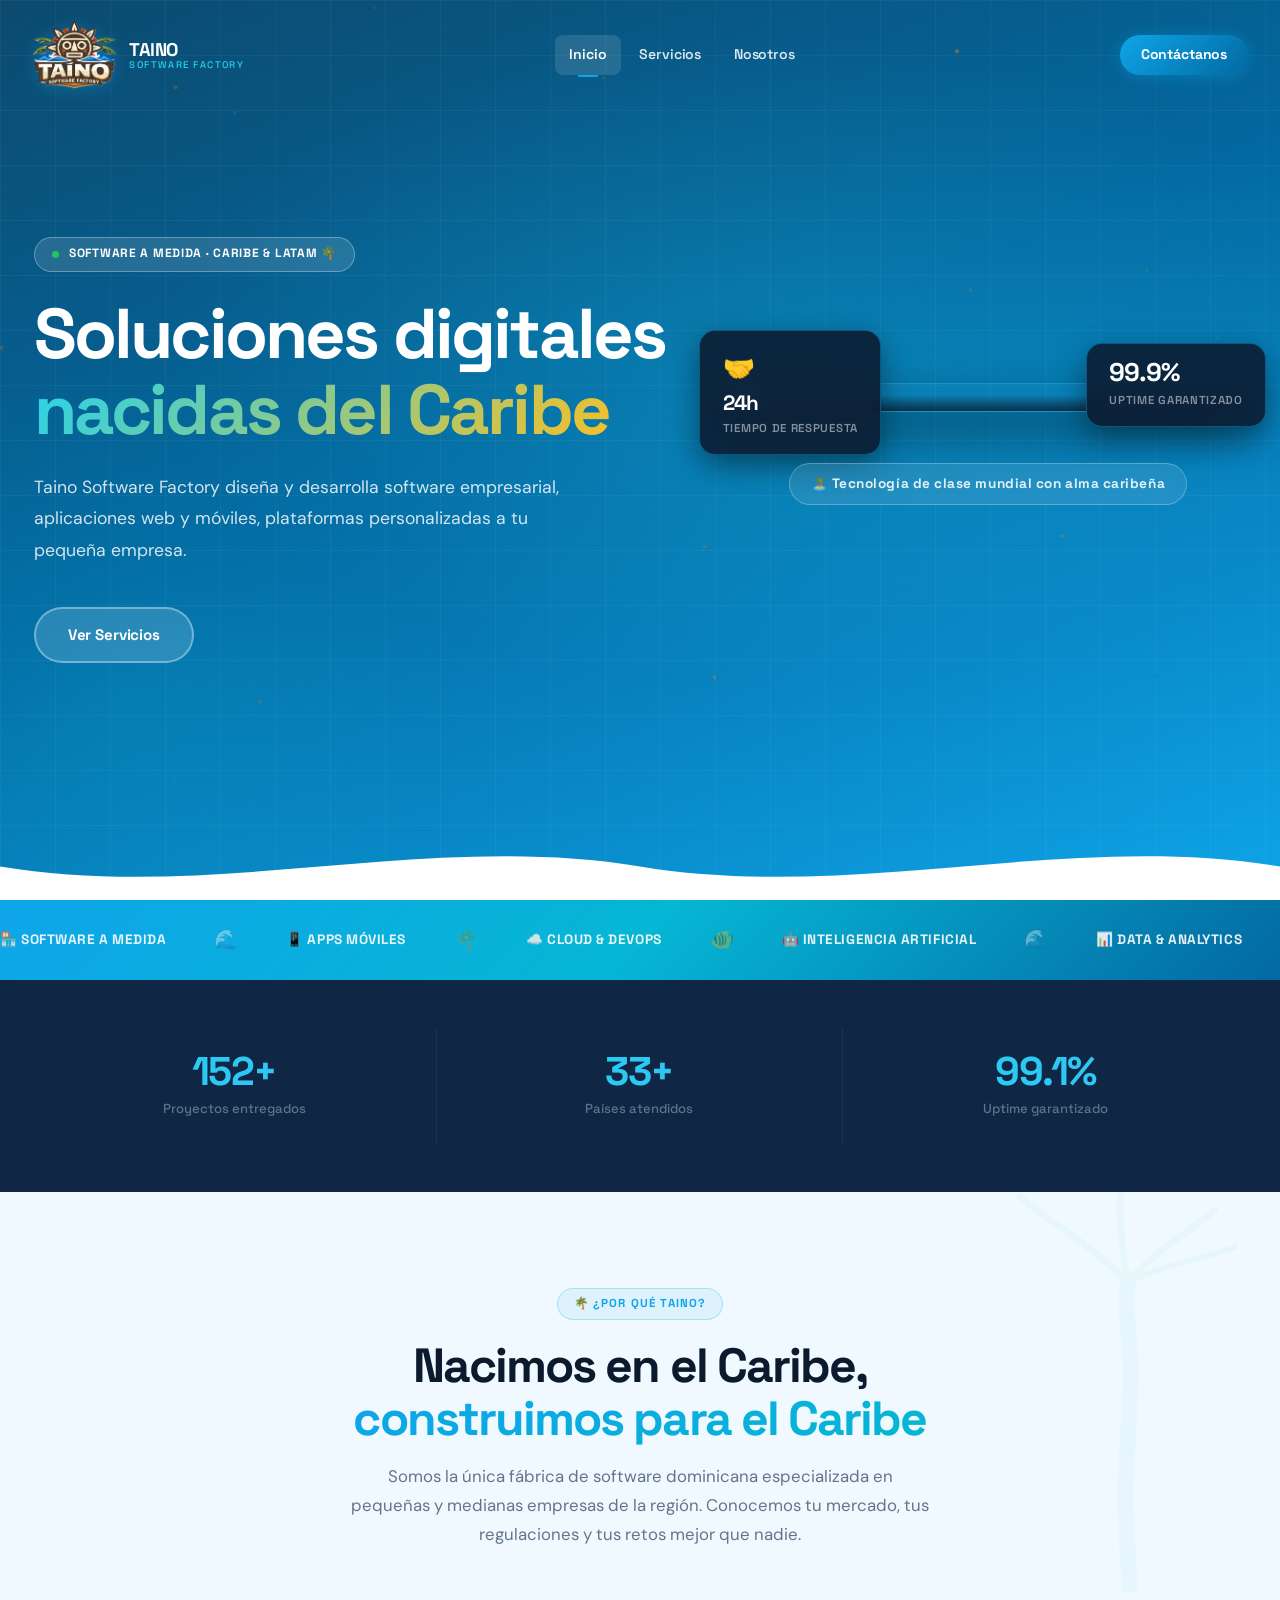
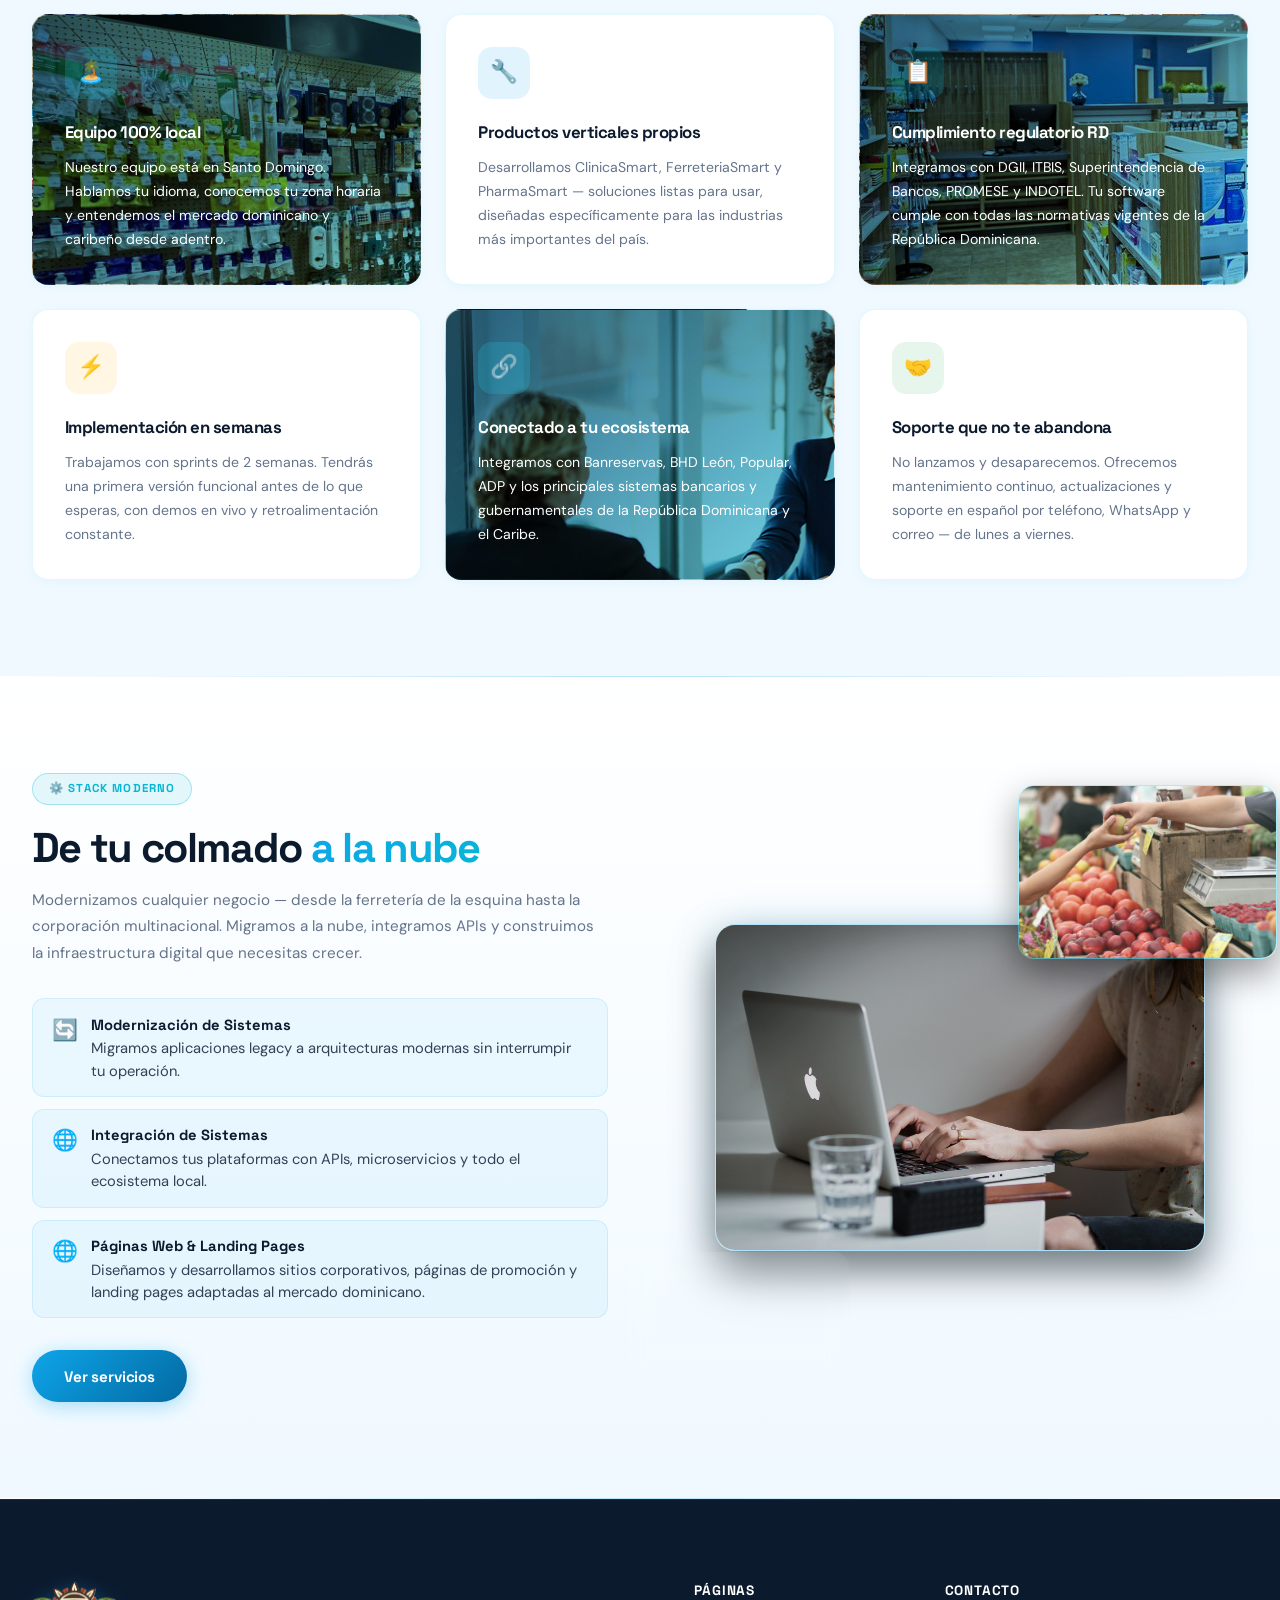
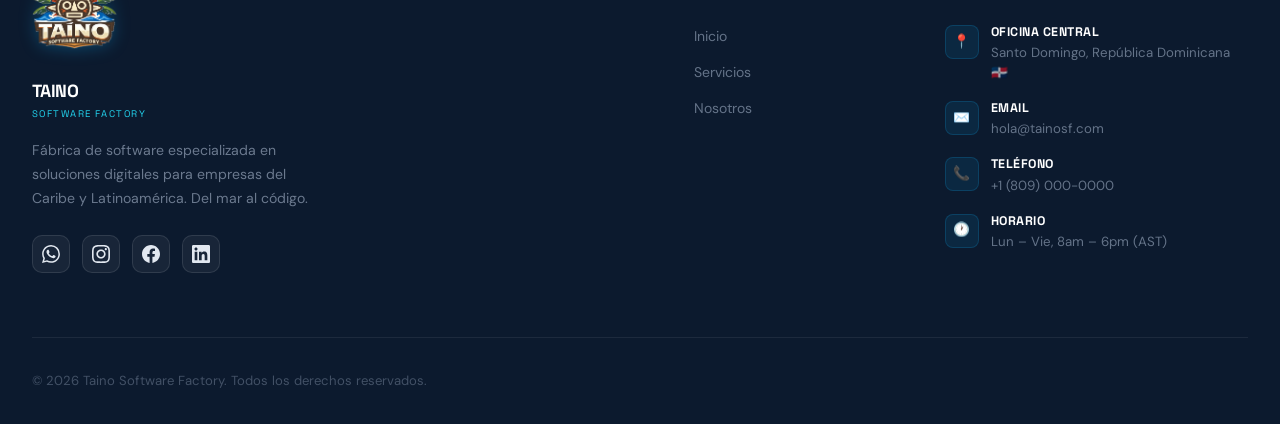
==== commit 7297f66c: "Modificaciones de Index" ====
--- a/index.html
+++ b/index.html
@@ -82,9 +82,9 @@
             <div class="stat-lbl">Uptime Garantizado</div>
           </div>
           <div class="hero-float-stat float-2 reveal delay-6">
-            <div style="font-size:1.6rem; margin-bottom:4px;">🏝️</div>
-            <div class="stat-val" data-target="12" data-suffix="+" style="font-size:1.3rem;">0</div>
-            <div class="stat-lbl">Años de experiencia</div>
+            <div style="font-size:1.6rem; margin-bottom:4px;">🤝</div>
+            <div class="stat-val" style="font-size:1.3rem;">24h</div>
+            <div class="stat-lbl">Tiempo de respuesta</div>
           </div>
           <!-- ✅ Tagline pill below the image -->
           <div class="hero-visual-tagline reveal delay-6">
@@ -139,10 +139,10 @@
           <div class="stat-num" data-target="99.9" data-suffix="%" data-decimals="1">0</div>
           <div class="stat-label">Uptime garantizado</div>
         </div>
-        <div class="stat-item reveal delay-3">
+        <!--<div class="stat-item reveal delay-3">
           <div class="stat-num" data-target="12" data-suffix=" años">0</div>
           <div class="stat-label">En el mercado</div>
-        </div>
+        </div>-->
       </div>
     </div>
   </div>
--- a/css/index.css
+++ b/css/index.css
@@ -75,12 +75,20 @@
     .hero-float-stat .stat-val { font-family: var(--font-head); font-size: 1.6rem; font-weight: 900; color: #fff; line-height: 1; letter-spacing: -0.04em; }
     .hero-float-stat .stat-lbl { font-size: 0.72rem; color: rgba(255,255,255,0.5); margin-top: 0.3rem; font-family: var(--font-head); font-weight: 600; text-transform: uppercase; letter-spacing: 0.06em; }
     .float-1 { top: -20px; right: -20px; min-width: 150px; }
-    .float-2 { bottom: 30px; left: -30px; min-width: 180px; }
+    .float-2 { bottom: 130px; left: -30px; min-width: 180px; }
 
     /* tagline pill below hero image */
+    .hero-visual {
+      position: relative;
+      padding-top: 20px;    /* absorbe el float-1 que sale -20px arriba */
+      padding-bottom: 80px; /* crea espacio para que el float-2 no tape el tagline */
+    }
+
     .hero-visual-tagline {
-      margin-top: 1.2rem;
+      margin-top: 3.2rem;
       text-align: center;
+      position: relative;
+      z-index: 6; /* por encima de los floats */
     }
     .hero-visual-tagline span {
       display: inline-flex;
@@ -93,7 +101,7 @@
       border-radius: 50px;
       padding: 0.55rem 1.3rem;
       font-family: var(--font-head);
-      font-size: 0.8rem;
+      font-size: 0.85rem;
       font-weight: 700;
       color: rgba(255,255,255,0.88);
       letter-spacing: 0.04em;
@@ -103,7 +111,7 @@
        STATS BAR
        ============================ */
     .stats-bar { padding: 3rem 0; background: var(--bg-navy); }
-    .stats-grid { display: grid; grid-template-columns: repeat(4, 1fr); gap: 0; }
+    .stats-grid { display: grid; grid-template-columns: repeat(3, 1fr); gap: 0; }
     .stat-item { text-align: center; padding: 1.5rem 1rem; border-right: 1px solid rgba(255,255,255,0.06); }
     .stat-item:last-child { border-right: none; }
     .stat-num { font-family: var(--font-head); font-size: 2.5rem; font-weight: 900; letter-spacing: -0.04em; background: linear-gradient(135deg, var(--aqua), var(--sky-light)); -webkit-background-clip: text; -webkit-text-fill-color: transparent; background-clip: text; line-height: 1; }
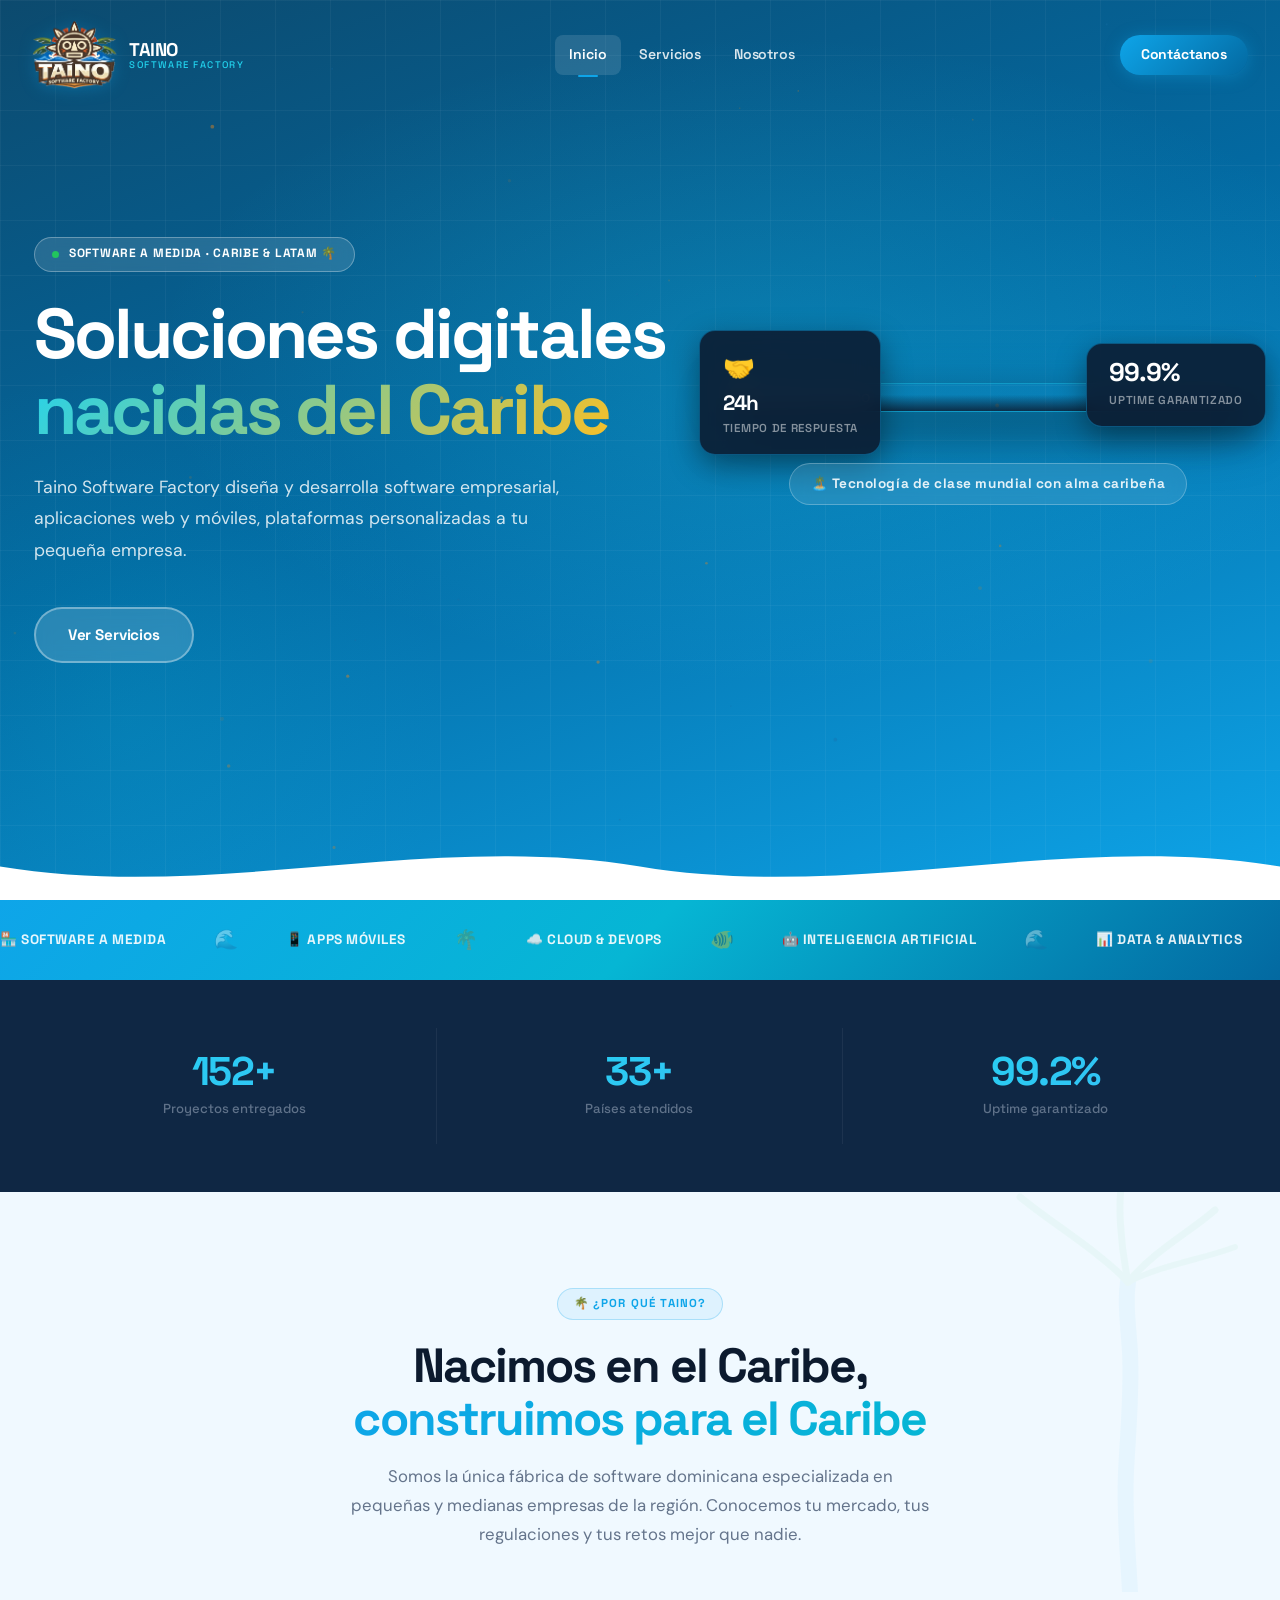
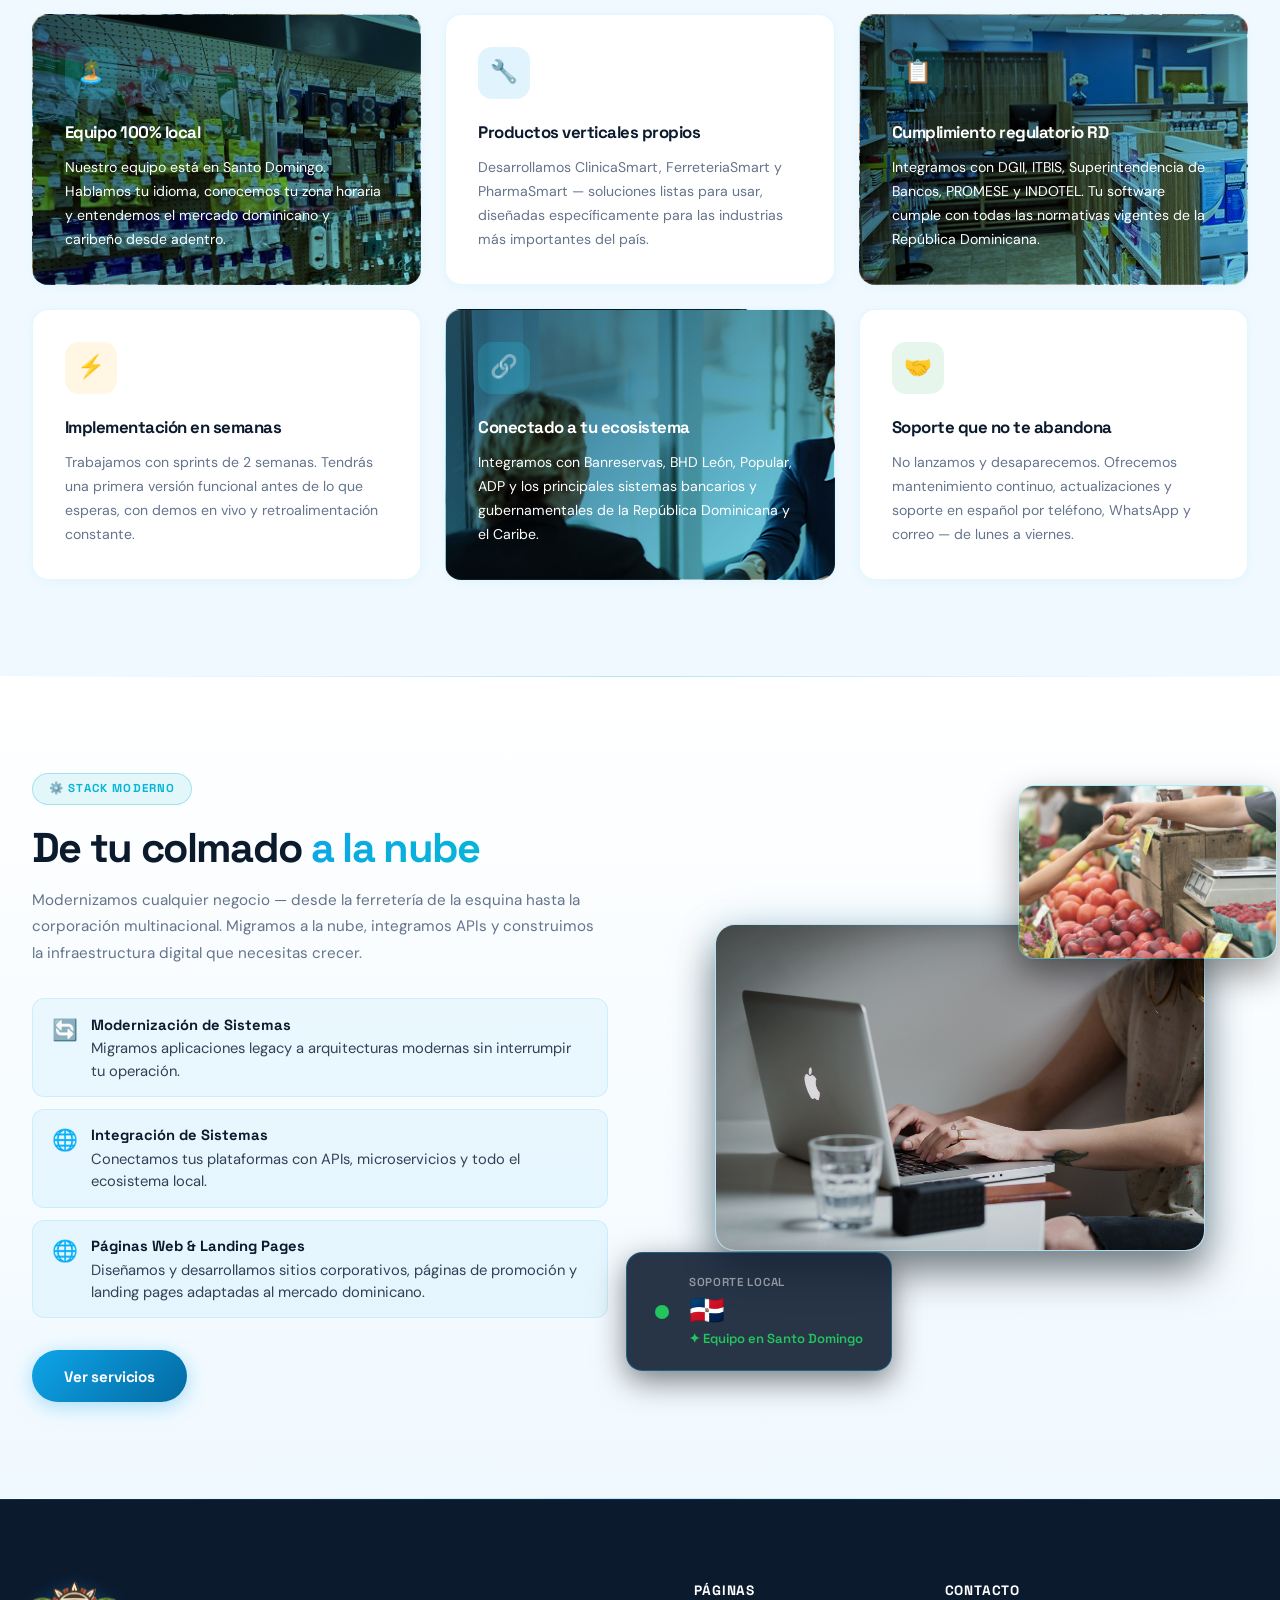
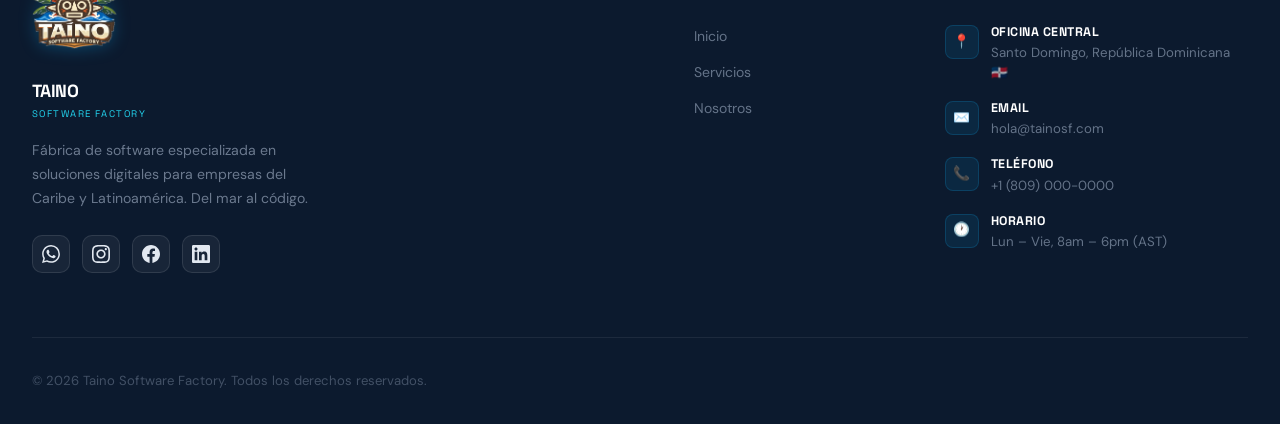
==== commit bbd96393: "Ediciones de index" ====
--- a/index.html
+++ b/index.html
@@ -243,12 +243,13 @@
             <img src="img/colmado.jpg" alt="Cloud"/>
           </div>
           <div class="industry-data-card float-bottom">
-            <div class="data-pulse"></div>
-            <div>
-              <div class="data-title">Proyectos Activos</div>
-              <div class="data-value">24</div>
-              <div class="data-trend up">↑ En desarrollo ahora</div>
-            </div>
+            <div class="data-pulse">
+          </div>
+          <div>
+            <div class="data-title">Soporte local</div>
+            <div class="data-value">🇩🇴</div>
+            <div class="data-trend up">✦ Equipo en Santo Domingo</div>
+          </div>
           </div>
         </div>
       </div>
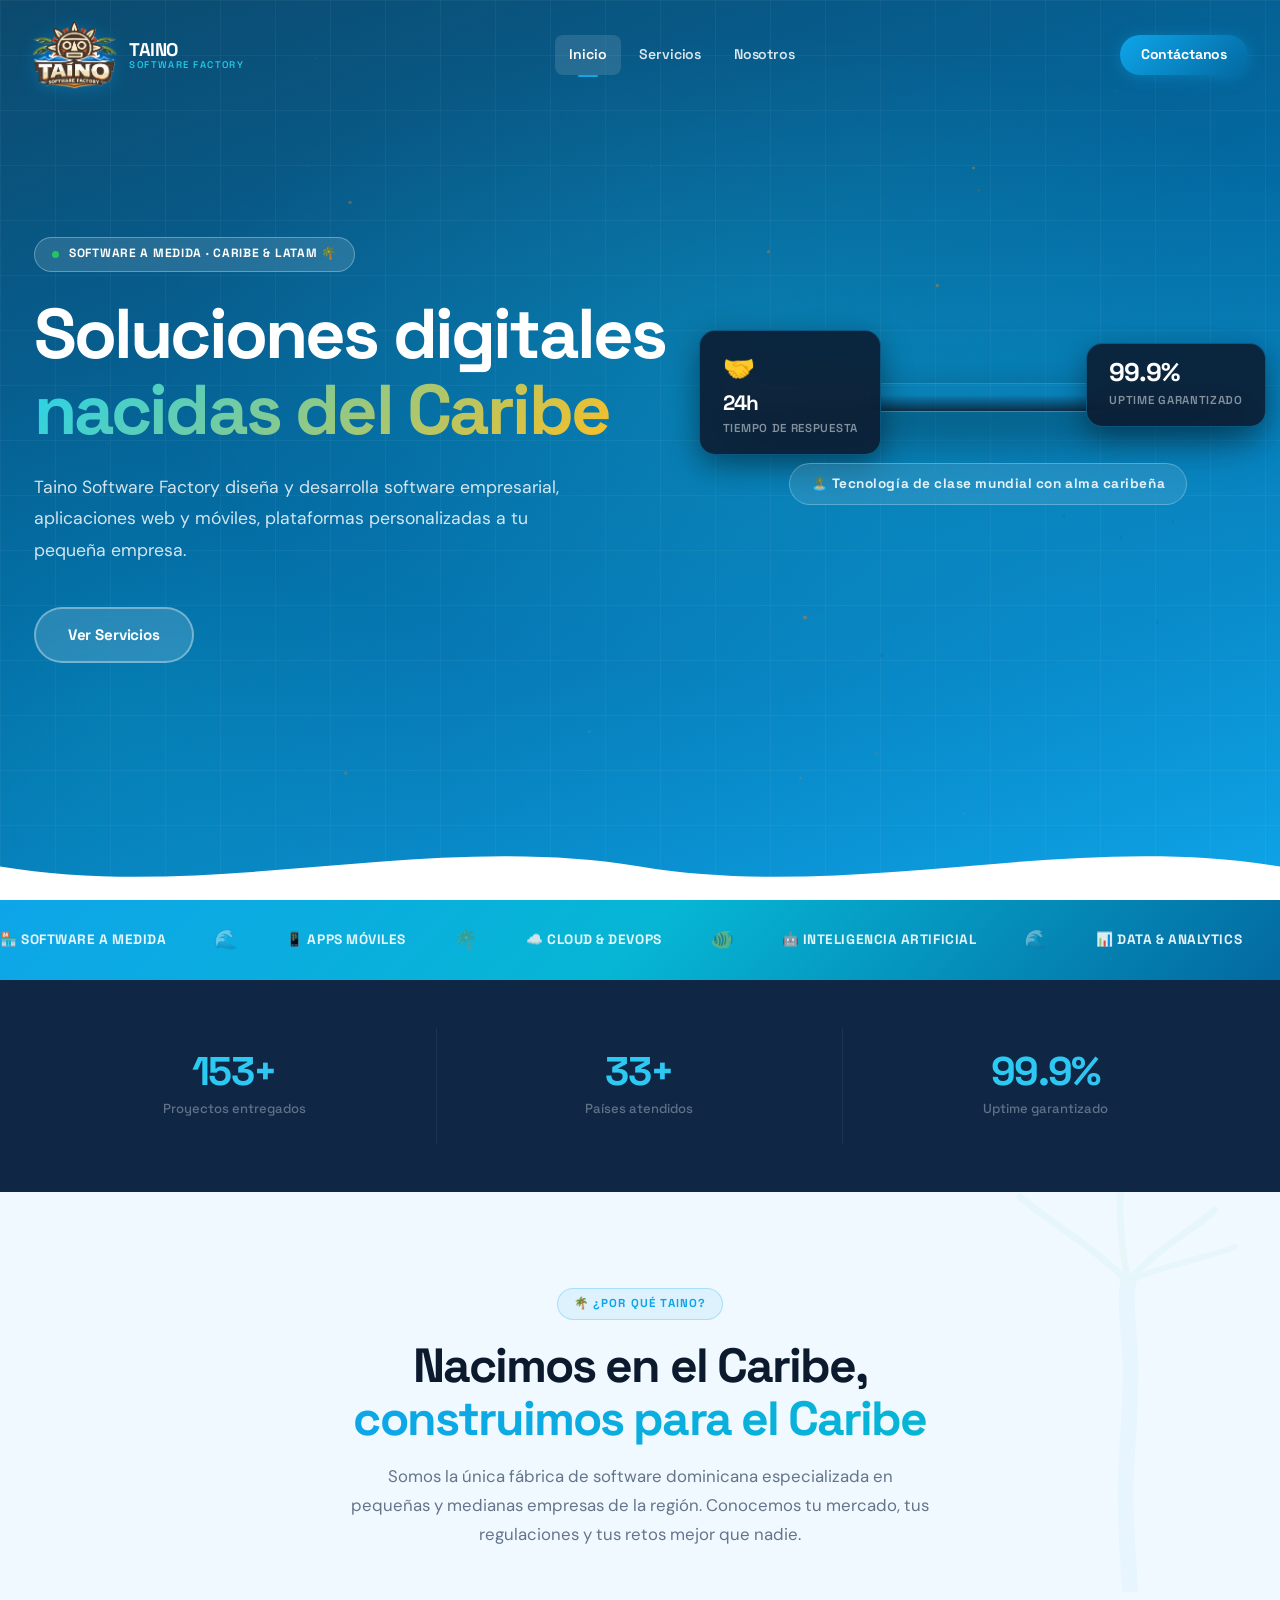
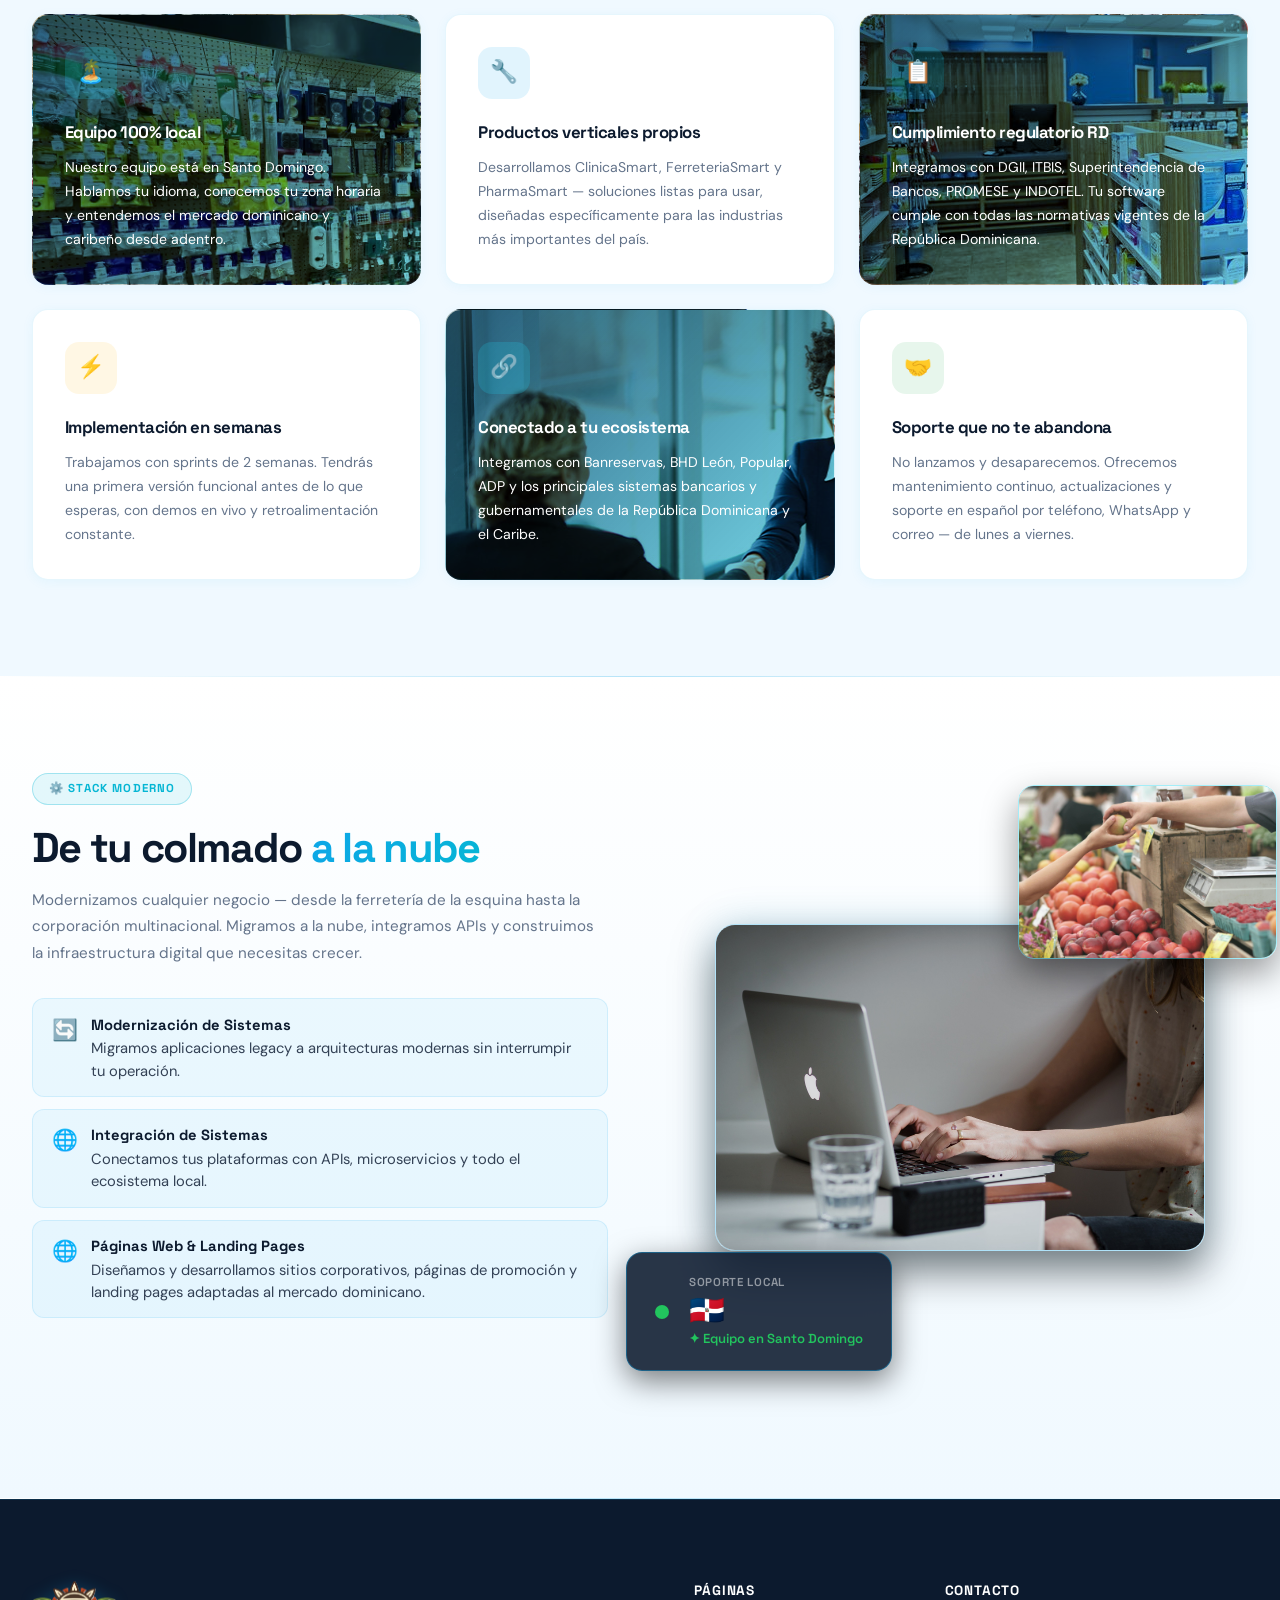
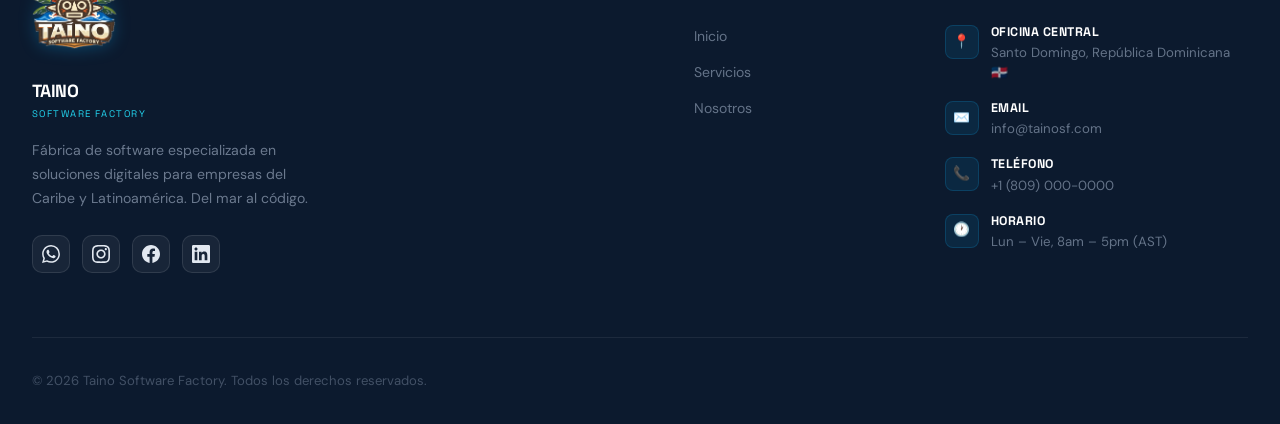
==== commit 250d4c65: "Modificación de correo en el footer" ====
--- a/index.html
+++ b/index.html
@@ -299,7 +299,7 @@
           </div>
           <div class="footer-contact-item">
             <div class="footer-contact-icon">✉️</div>
-            <p><strong>Email</strong>hola@tainosf.com</p>
+            <p><strong>Email</strong>info@tainosf.com</p>
           </div>
           <div class="footer-contact-item">
             <div class="footer-contact-icon">📞</div>
@@ -307,7 +307,7 @@
           </div>
           <div class="footer-contact-item">
             <div class="footer-contact-icon">🕐</div>
-            <p><strong>Horario</strong>Lun – Vie, 8am – 6pm (AST)</p>
+            <p><strong>Horario</strong>Lun – Vie, 8am – 5pm (AST)</p>
           </div>
         </div>
       </div>
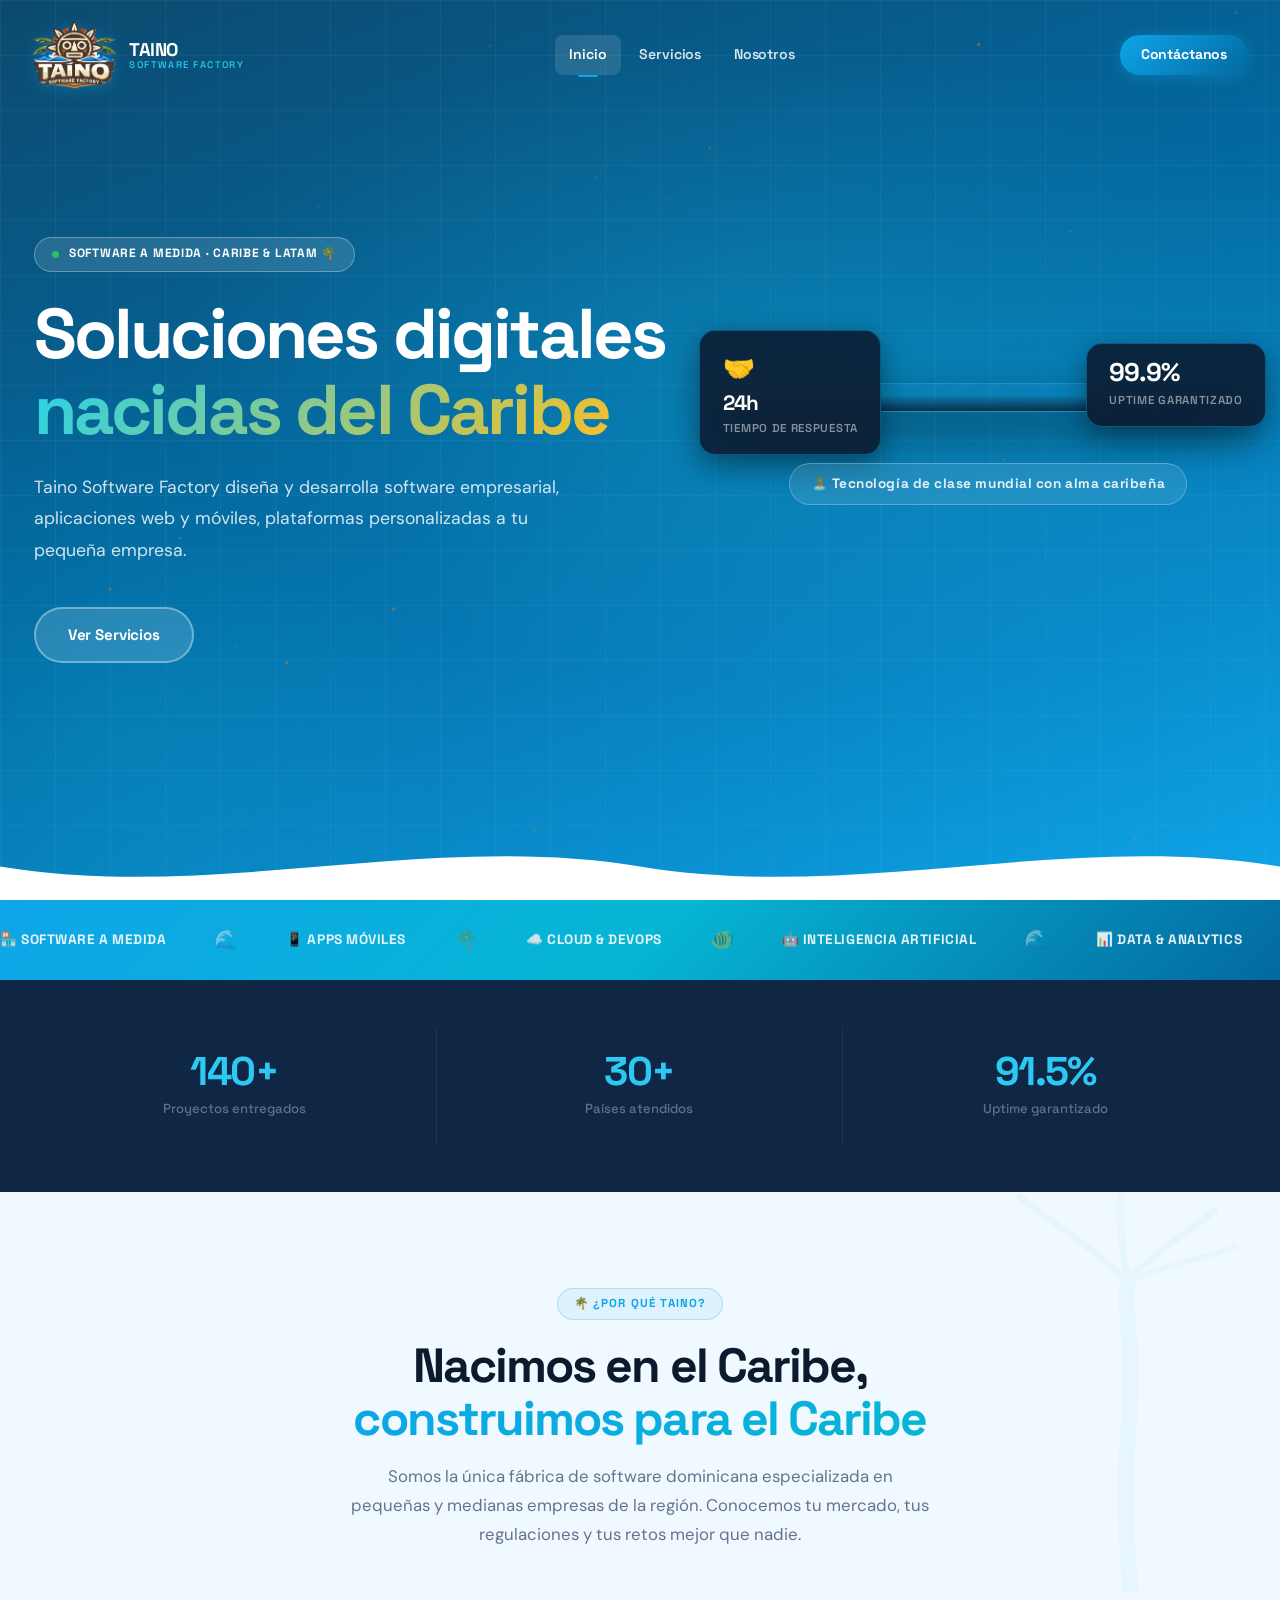
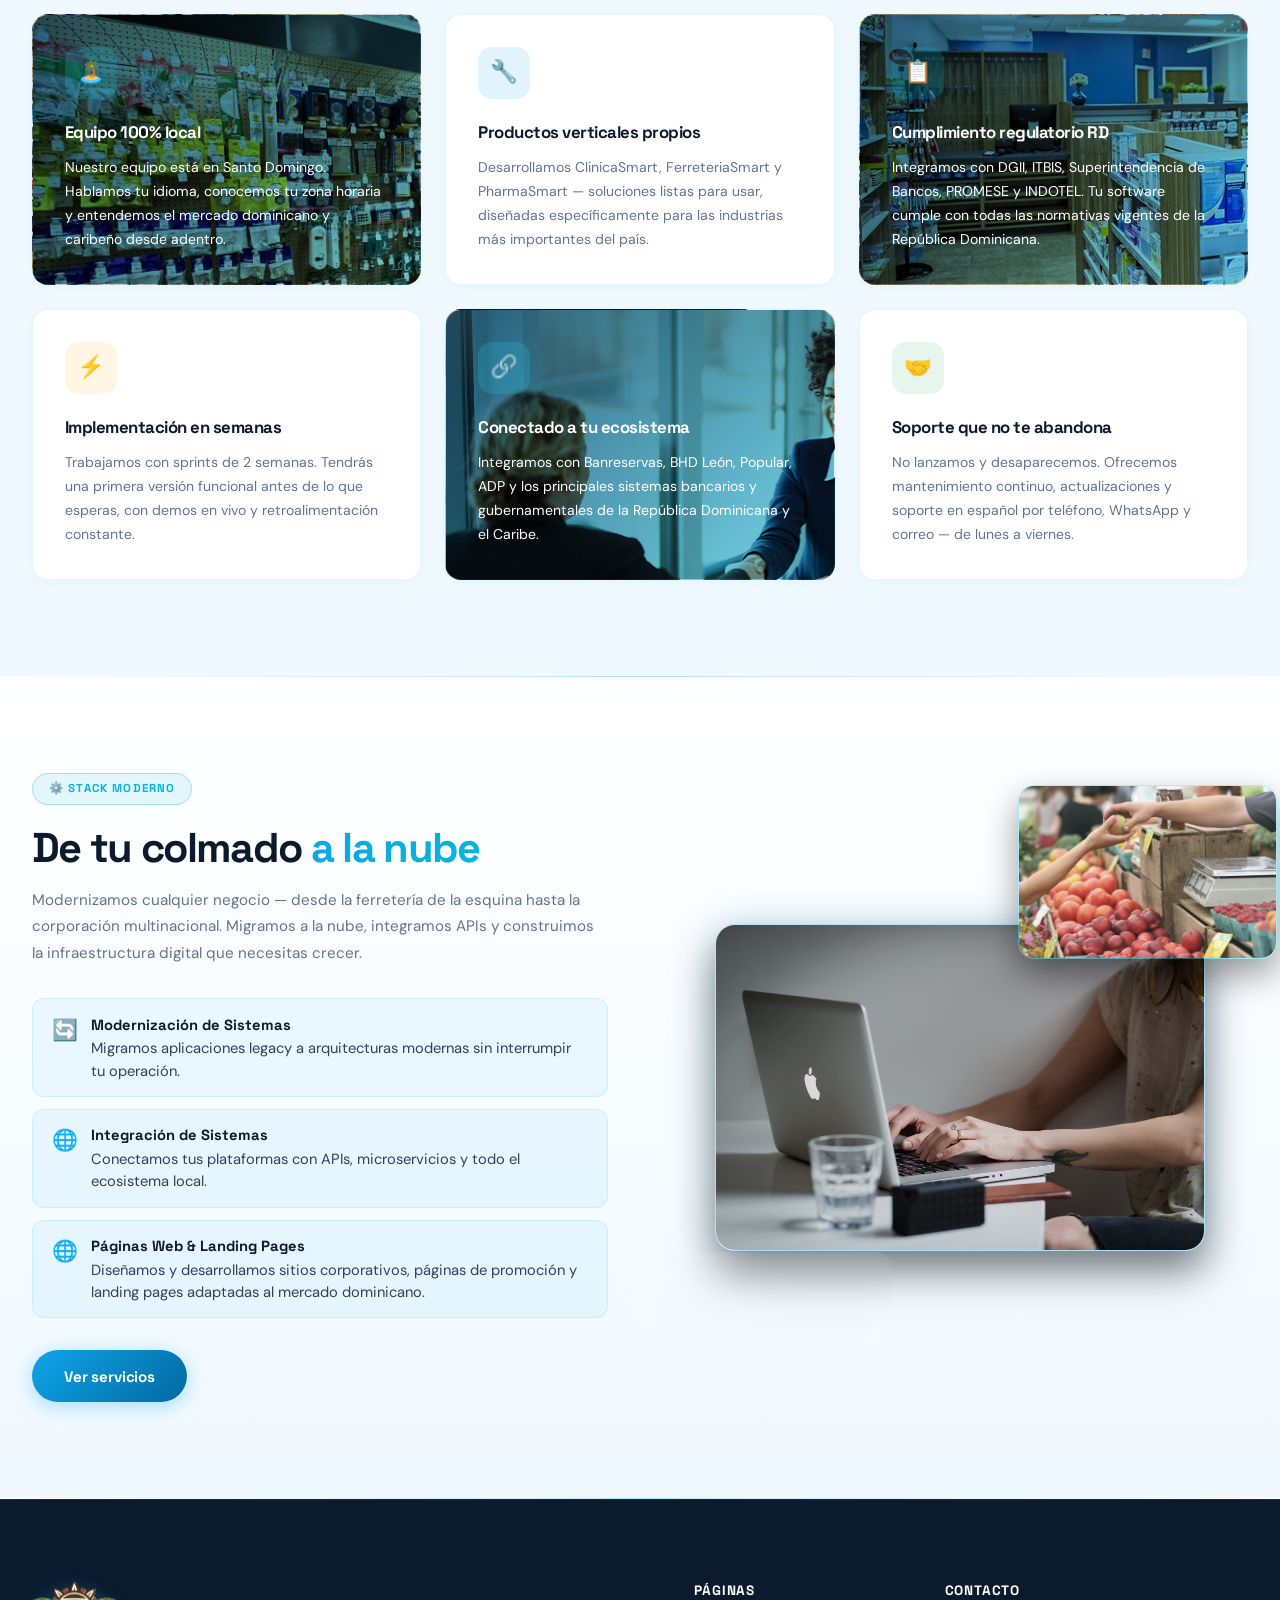
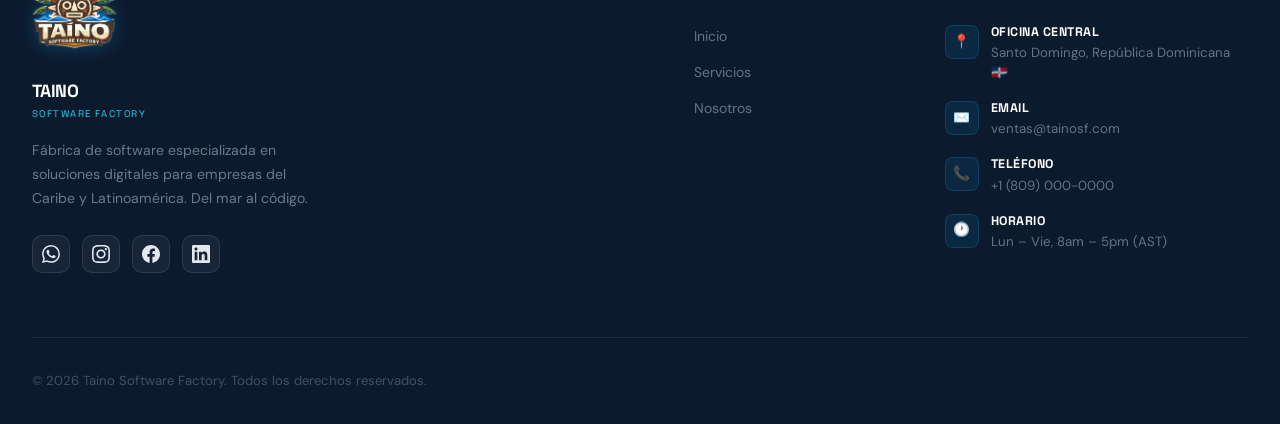
==== commit 251b38c8: "Modificación de footer para correo" ====
--- a/index.html
+++ b/index.html
@@ -299,7 +299,7 @@
           </div>
           <div class="footer-contact-item">
             <div class="footer-contact-icon">✉️</div>
-            <p><strong>Email</strong>info@tainosf.com</p>
+            <p><strong>Email</strong>ventas@tainosf.com</p>
           </div>
           <div class="footer-contact-item">
             <div class="footer-contact-icon">📞</div>
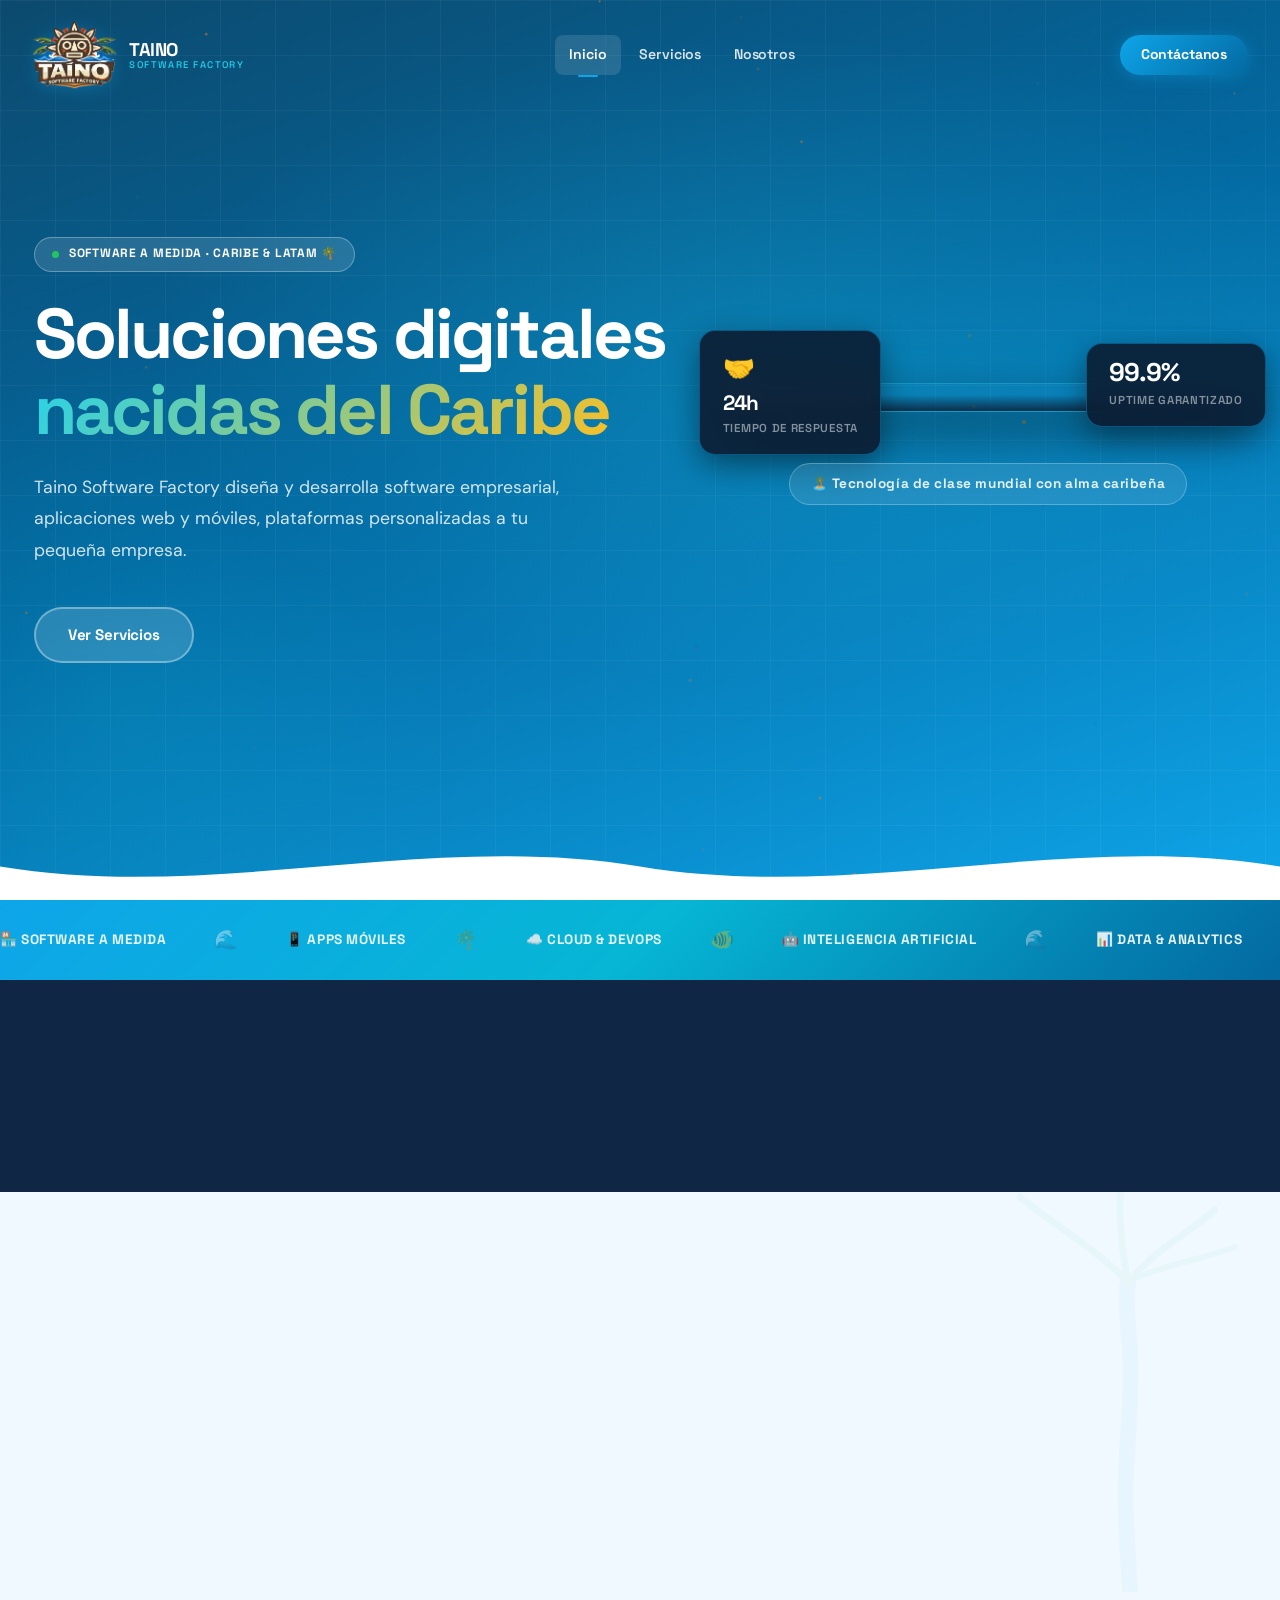
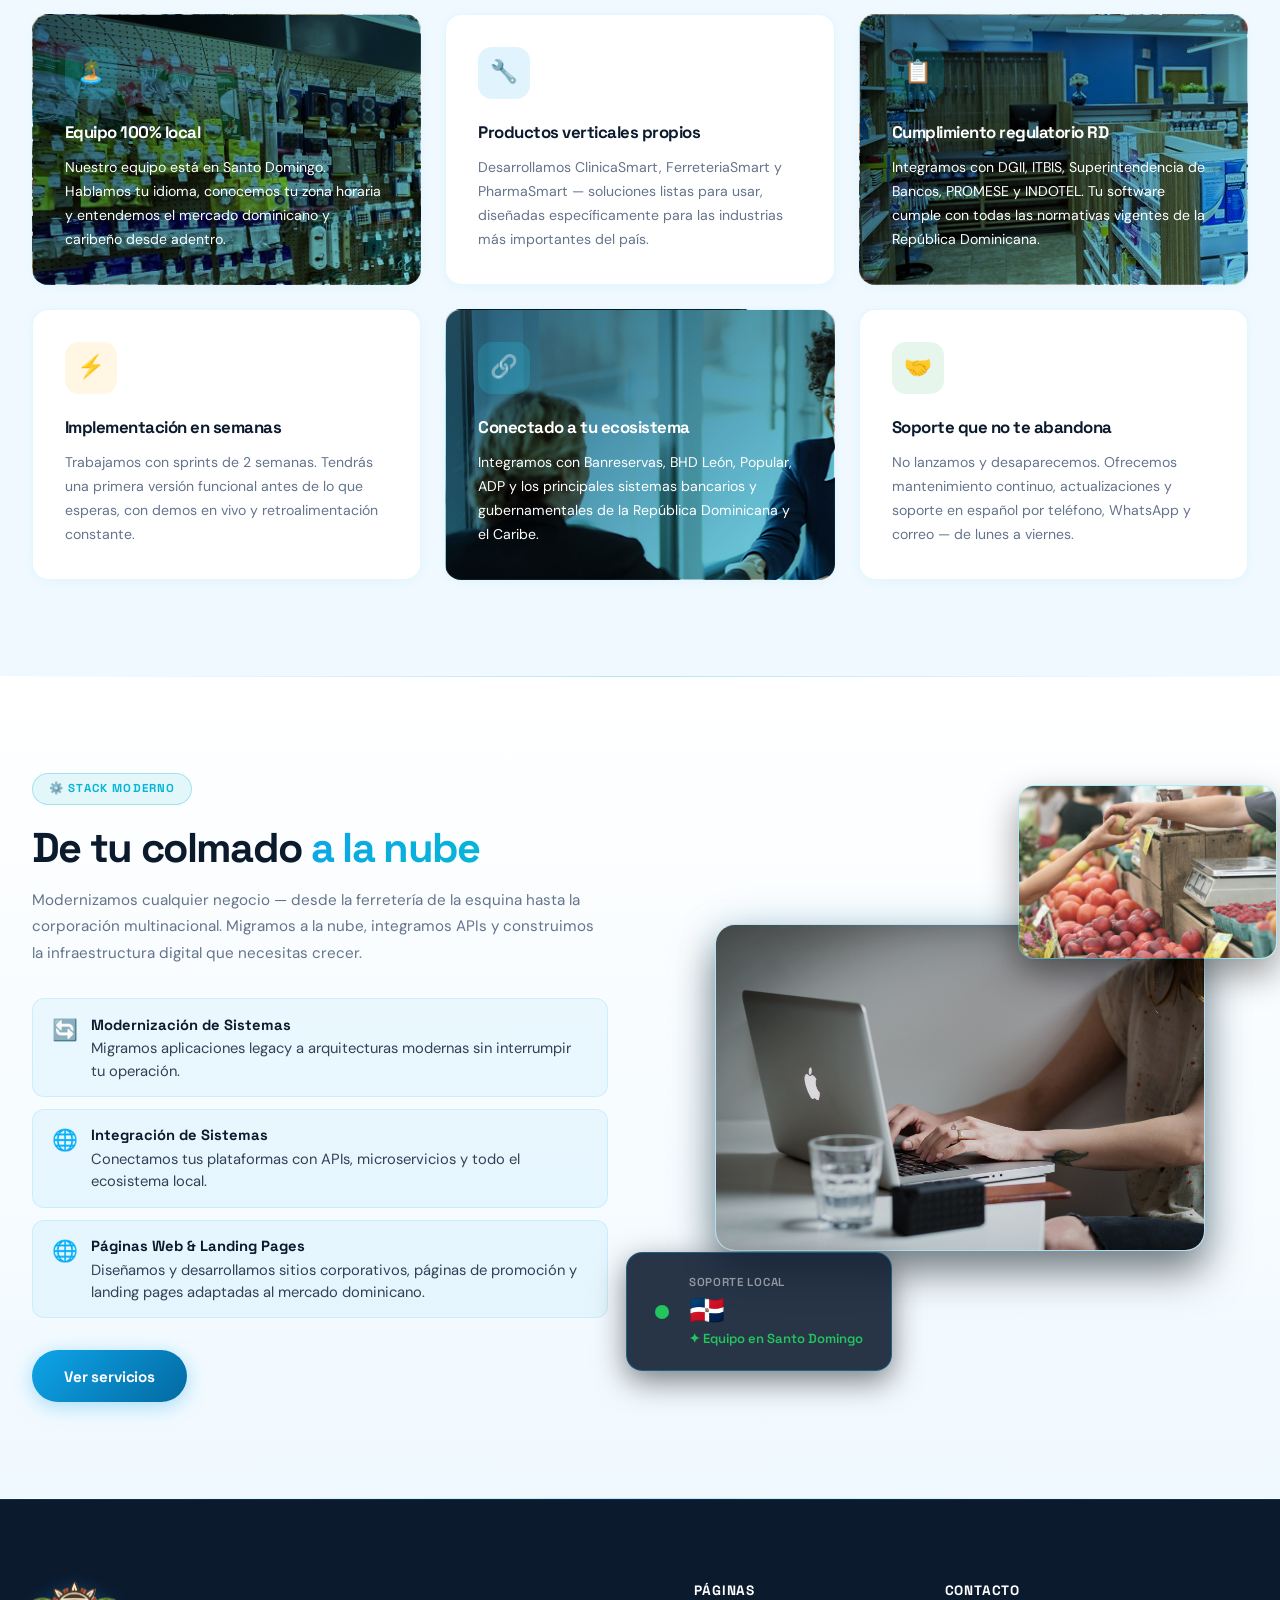
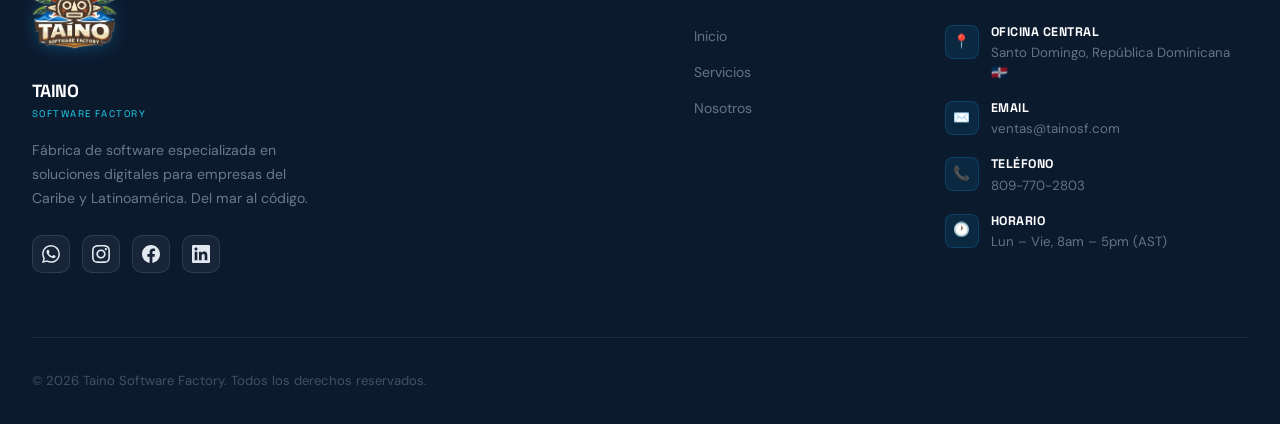
==== commit c413f10a: "Edición de Phone Number" ====
--- a/index.html
+++ b/index.html
@@ -303,7 +303,7 @@
           </div>
           <div class="footer-contact-item">
             <div class="footer-contact-icon">📞</div>
-            <p><strong>Teléfono</strong>+1 (809) 000-0000</p>
+            <p><strong>Teléfono</strong>809-770-2803</p>
           </div>
           <div class="footer-contact-item">
             <div class="footer-contact-icon">🕐</div>
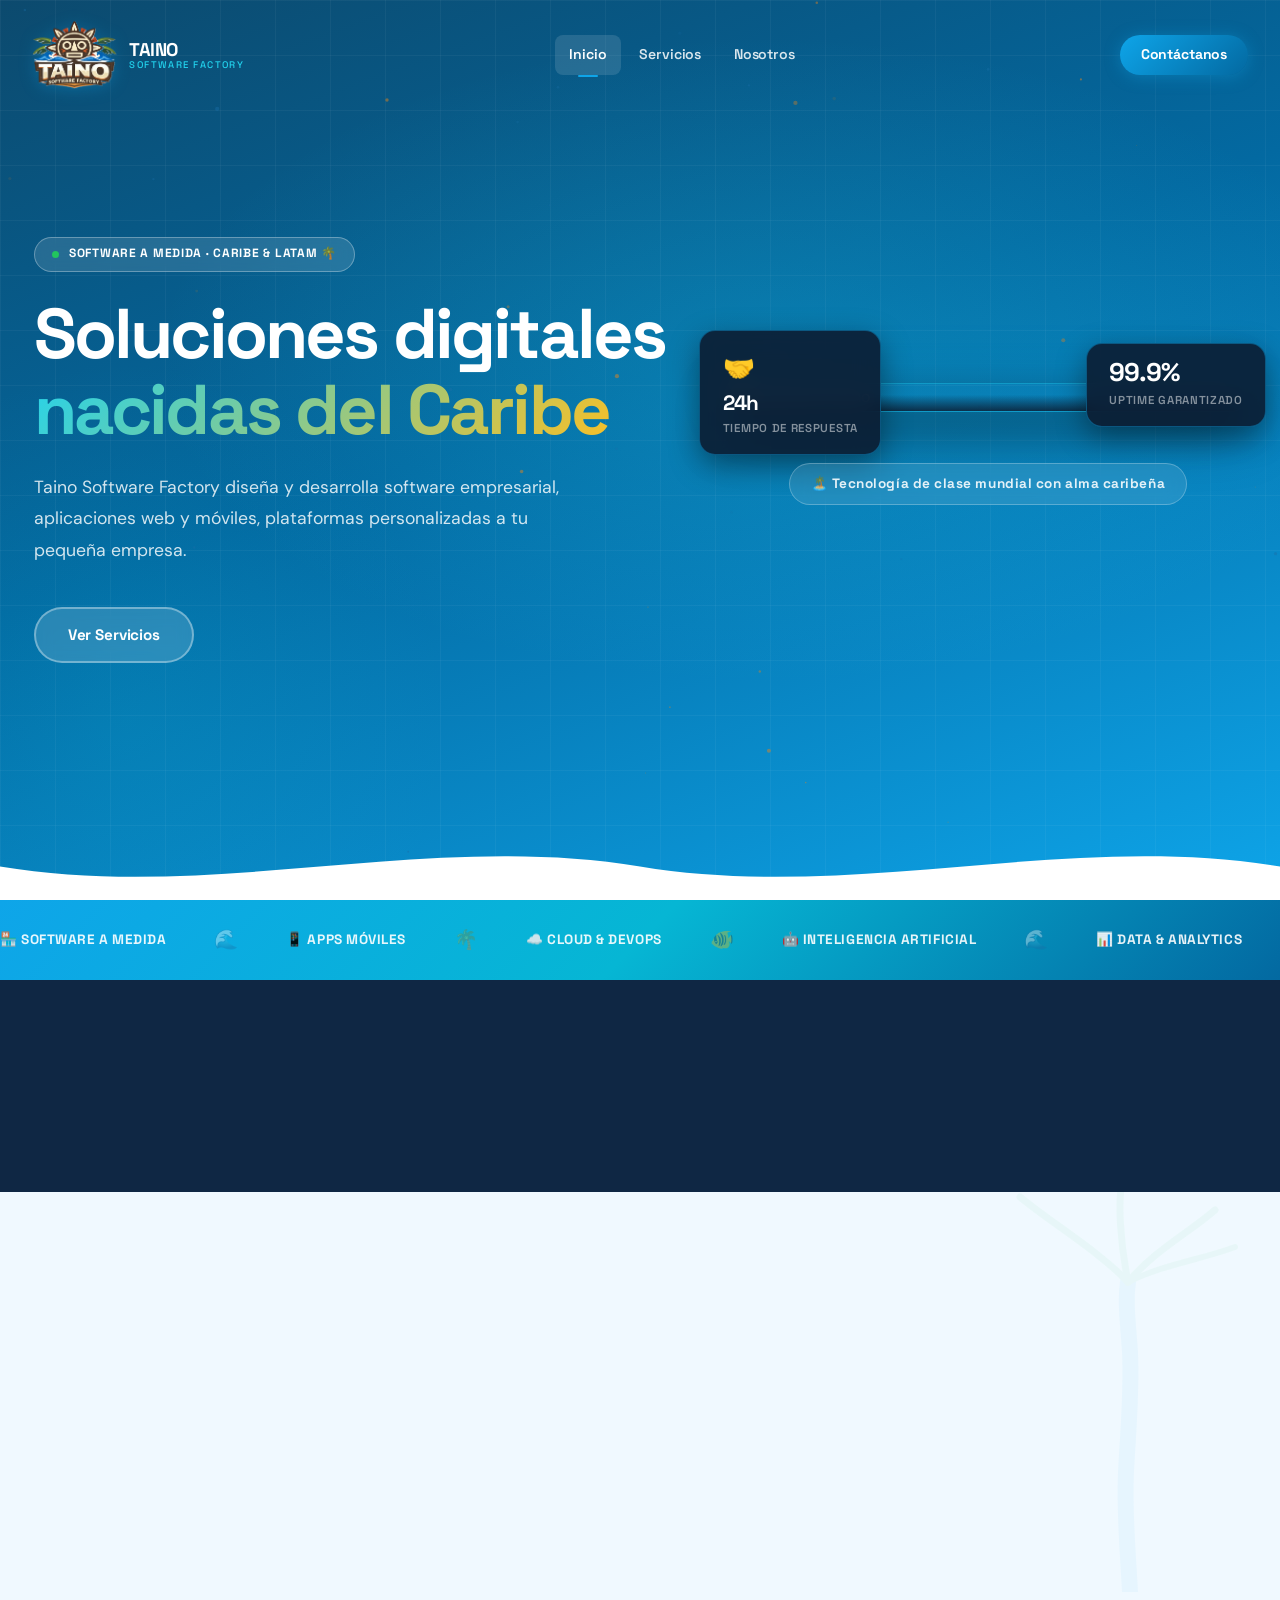
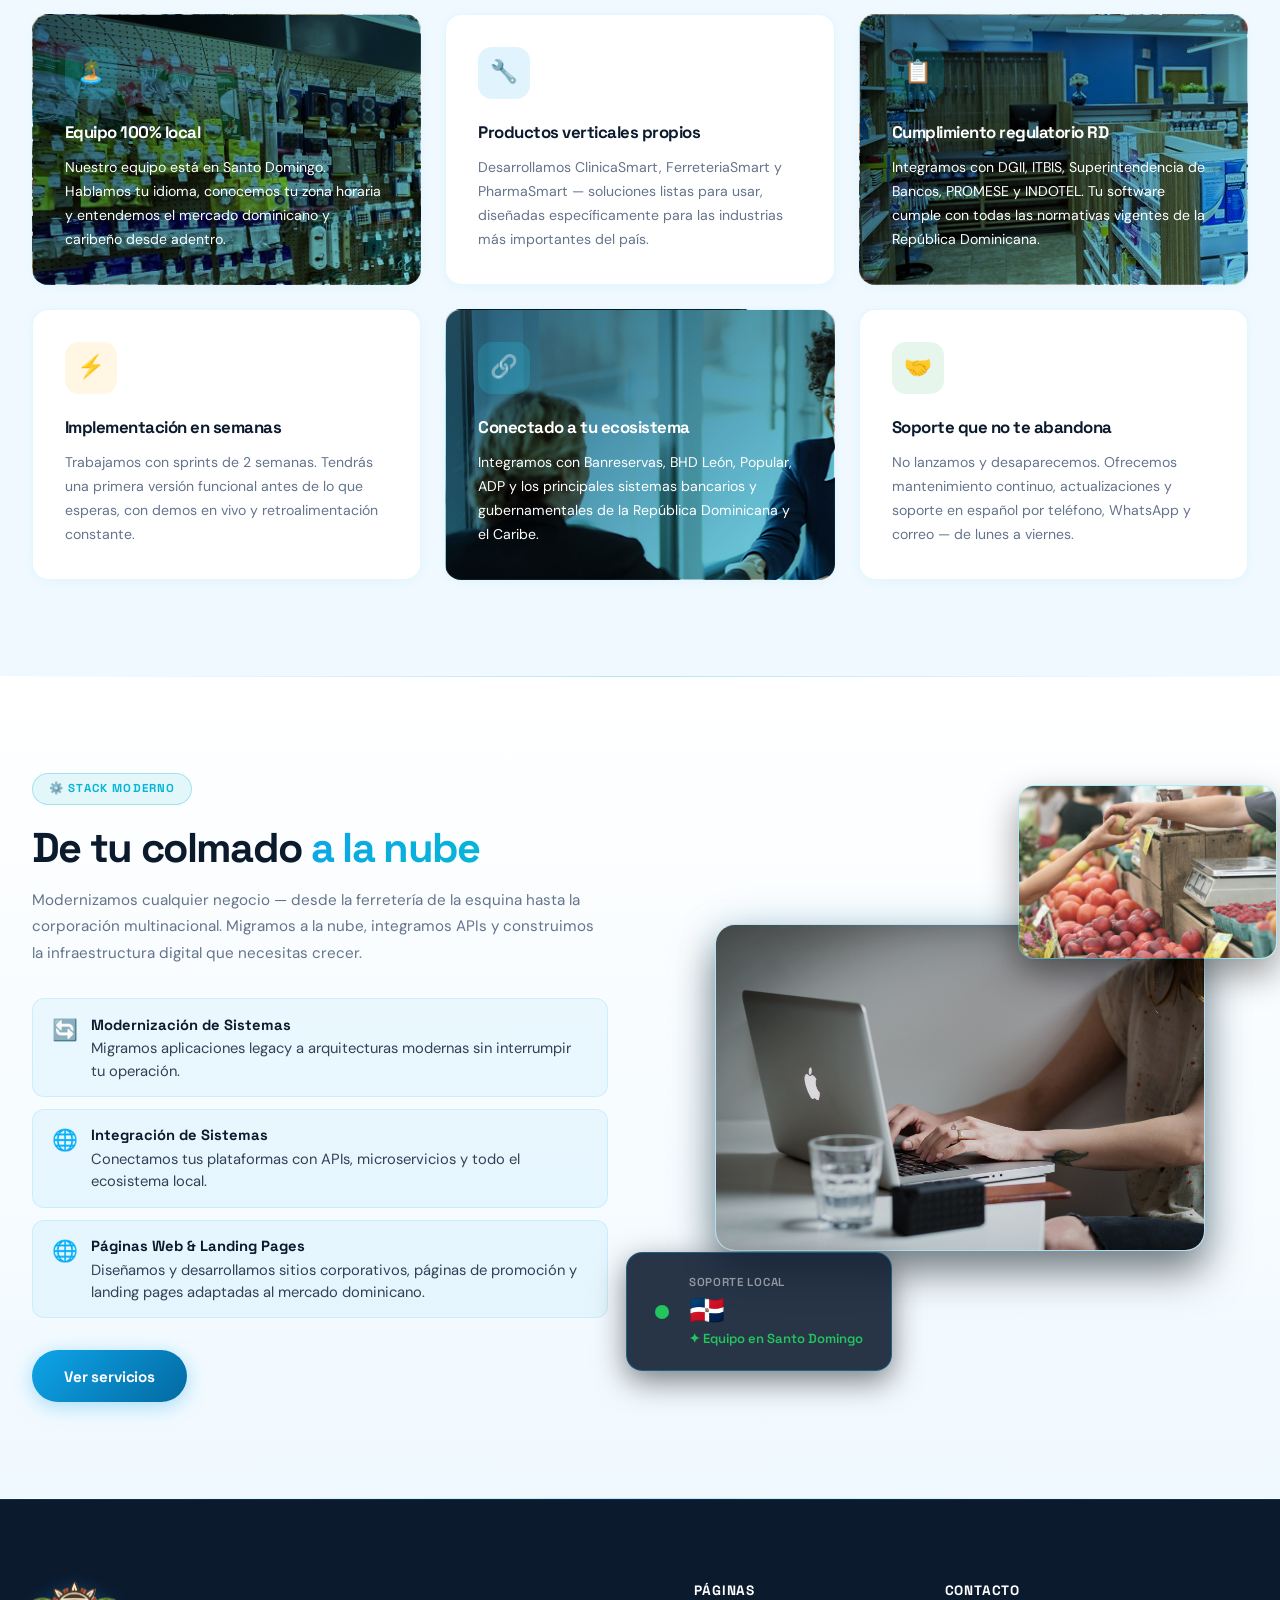
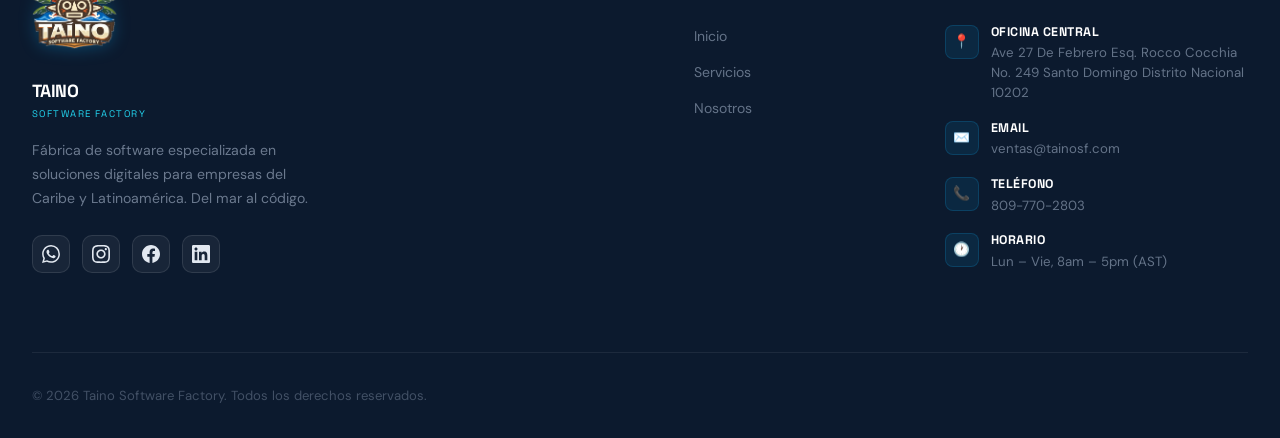
==== commit 1230fc3a: "Cambio en dirección en el footer" ====
--- a/index.html
+++ b/index.html
@@ -295,7 +295,7 @@
           <h4>Contacto</h4>
           <div class="footer-contact-item">
             <div class="footer-contact-icon">📍</div>
-            <p><strong>Oficina Central</strong>Santo Domingo, República Dominicana 🇩🇴</p>
+            <p><strong>Oficina Central</strong>Ave 27 De Febrero Esq. Rocco Cocchia No. 249 Santo Domingo Distrito Nacional 10202</p>
           </div>
           <div class="footer-contact-item">
             <div class="footer-contact-icon">✉️</div>
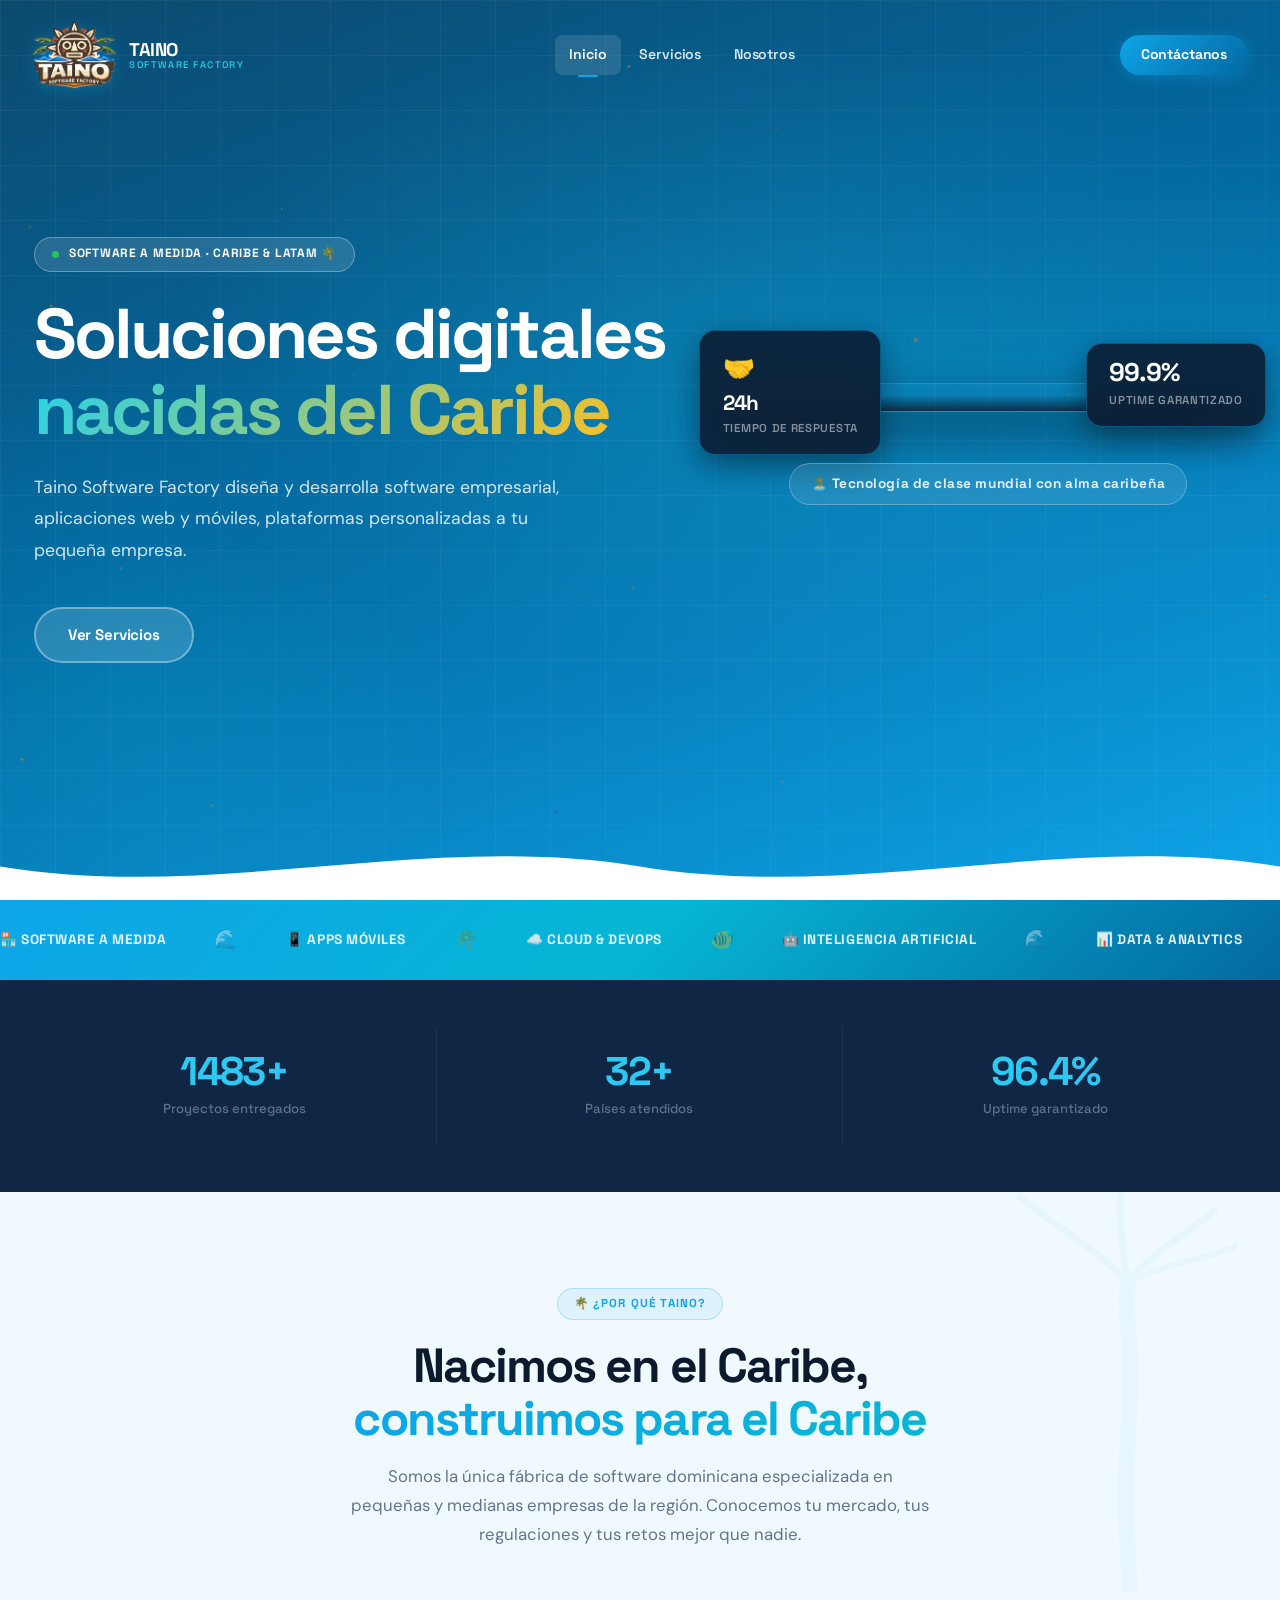
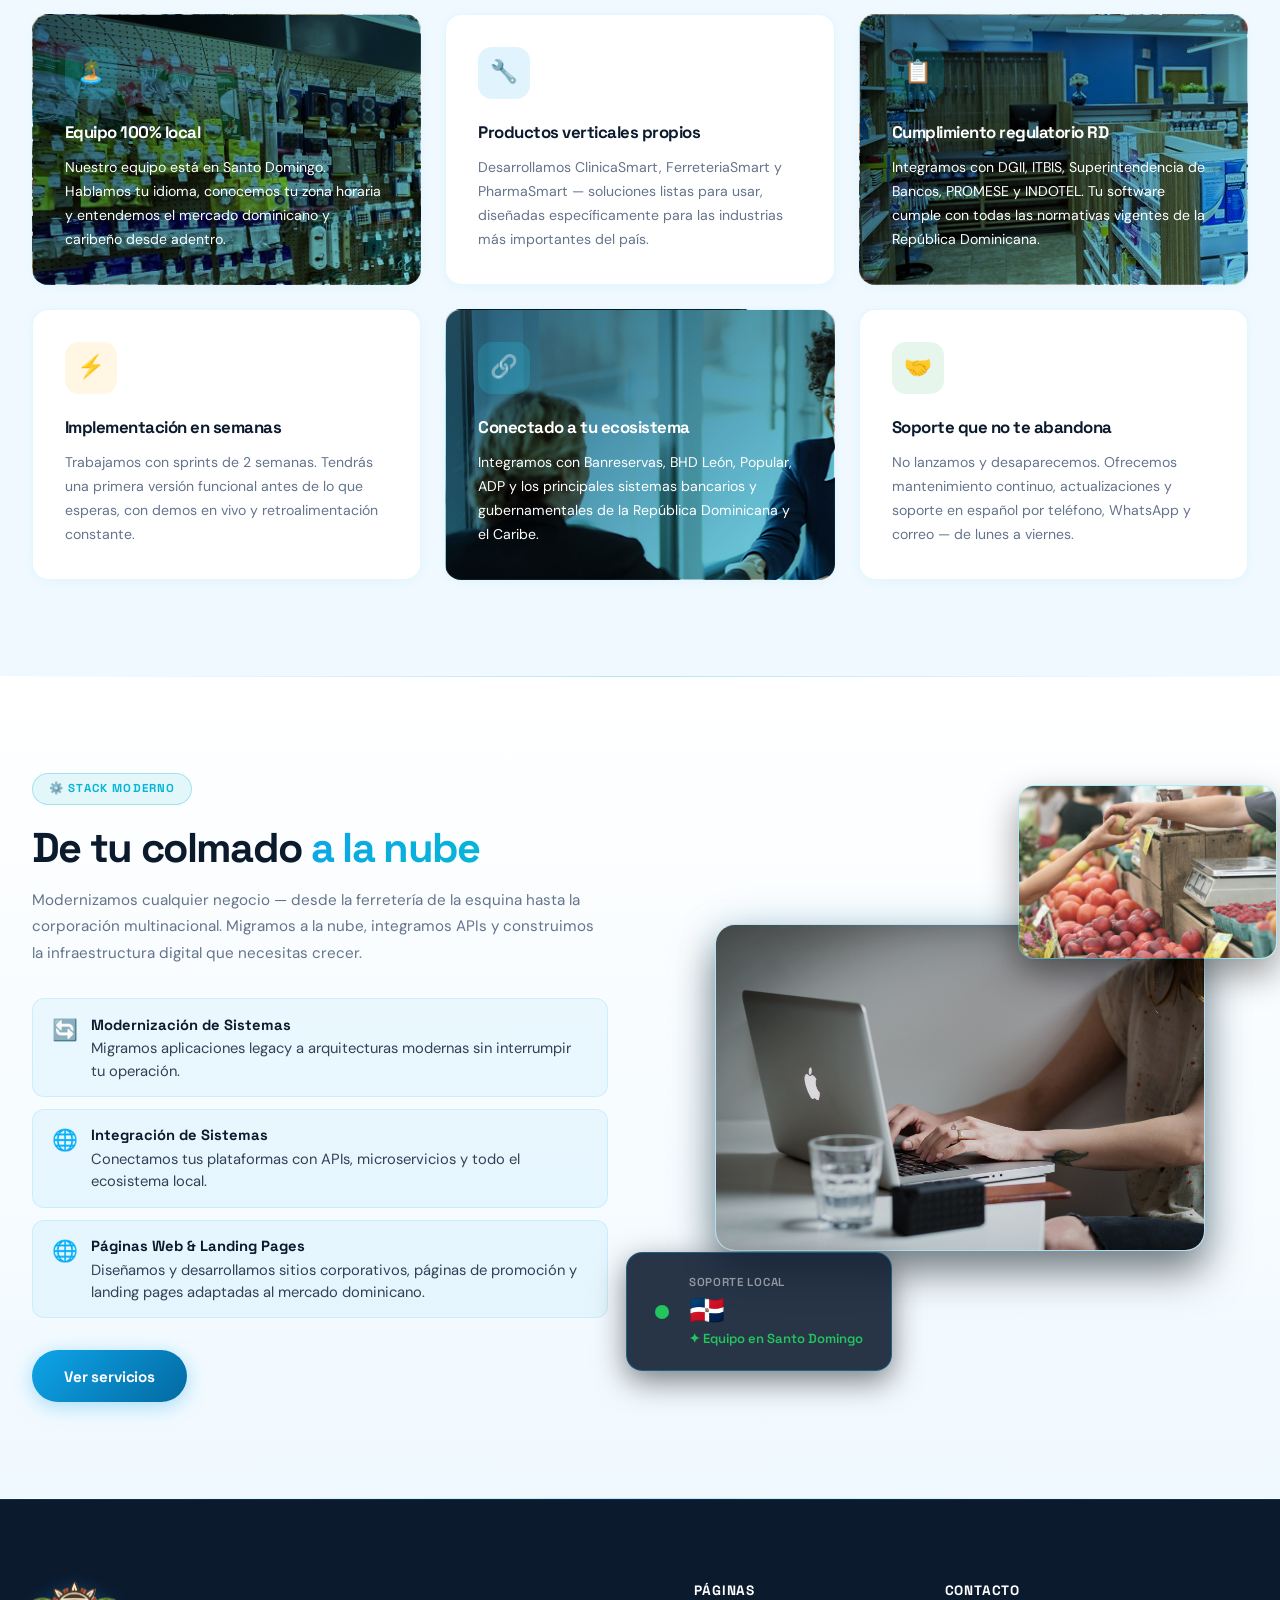
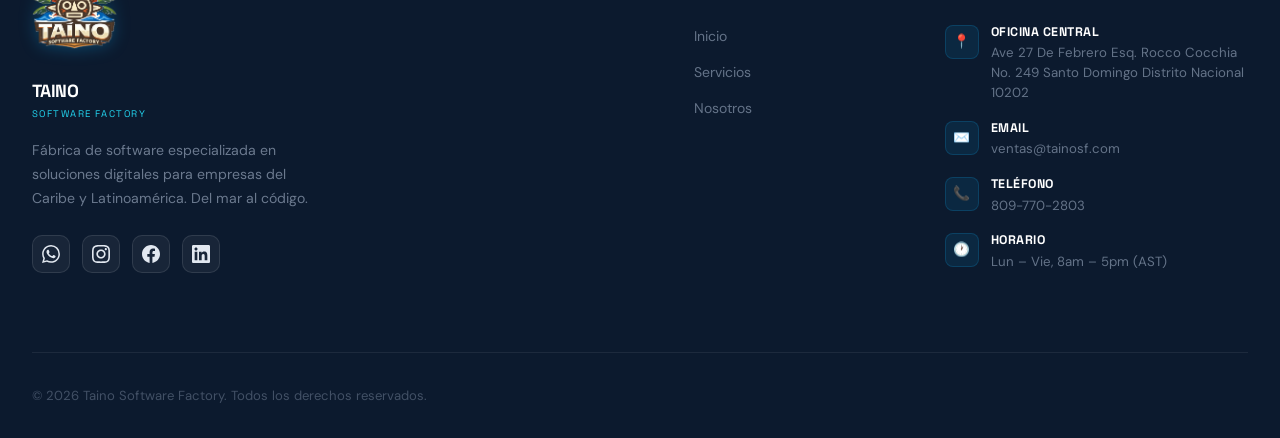
==== commit 2f9d0d2a: "Nuevos cambios" ====
--- a/index.html
+++ b/index.html
@@ -128,7 +128,7 @@
     <div class="container">
       <div class="stats-grid">
         <div class="stat-item reveal">
-          <div class="stat-num" data-target="153" data-suffix="+">0</div>
+          <div class="stat-num" data-target="1536" data-suffix="+">0</div>
           <div class="stat-label">Proyectos entregados</div>
         </div>
         <div class="stat-item reveal delay-1">
